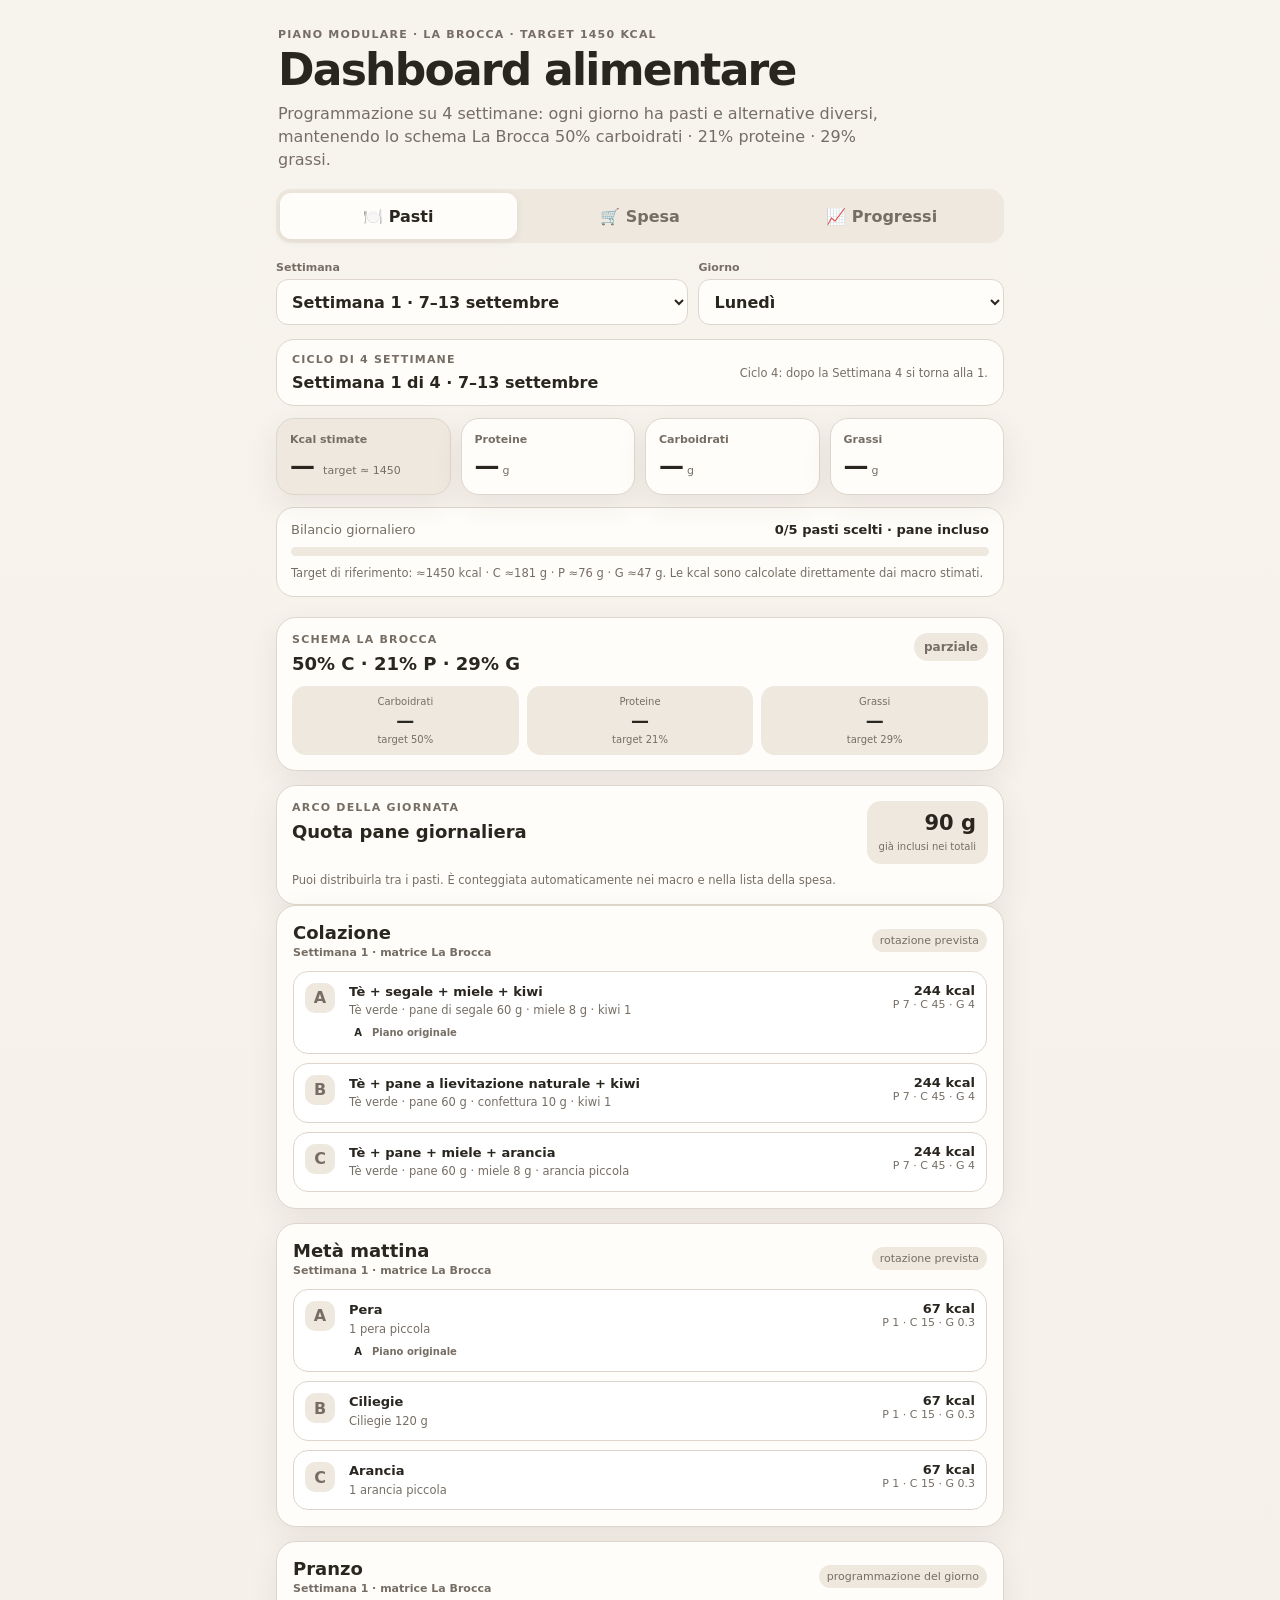
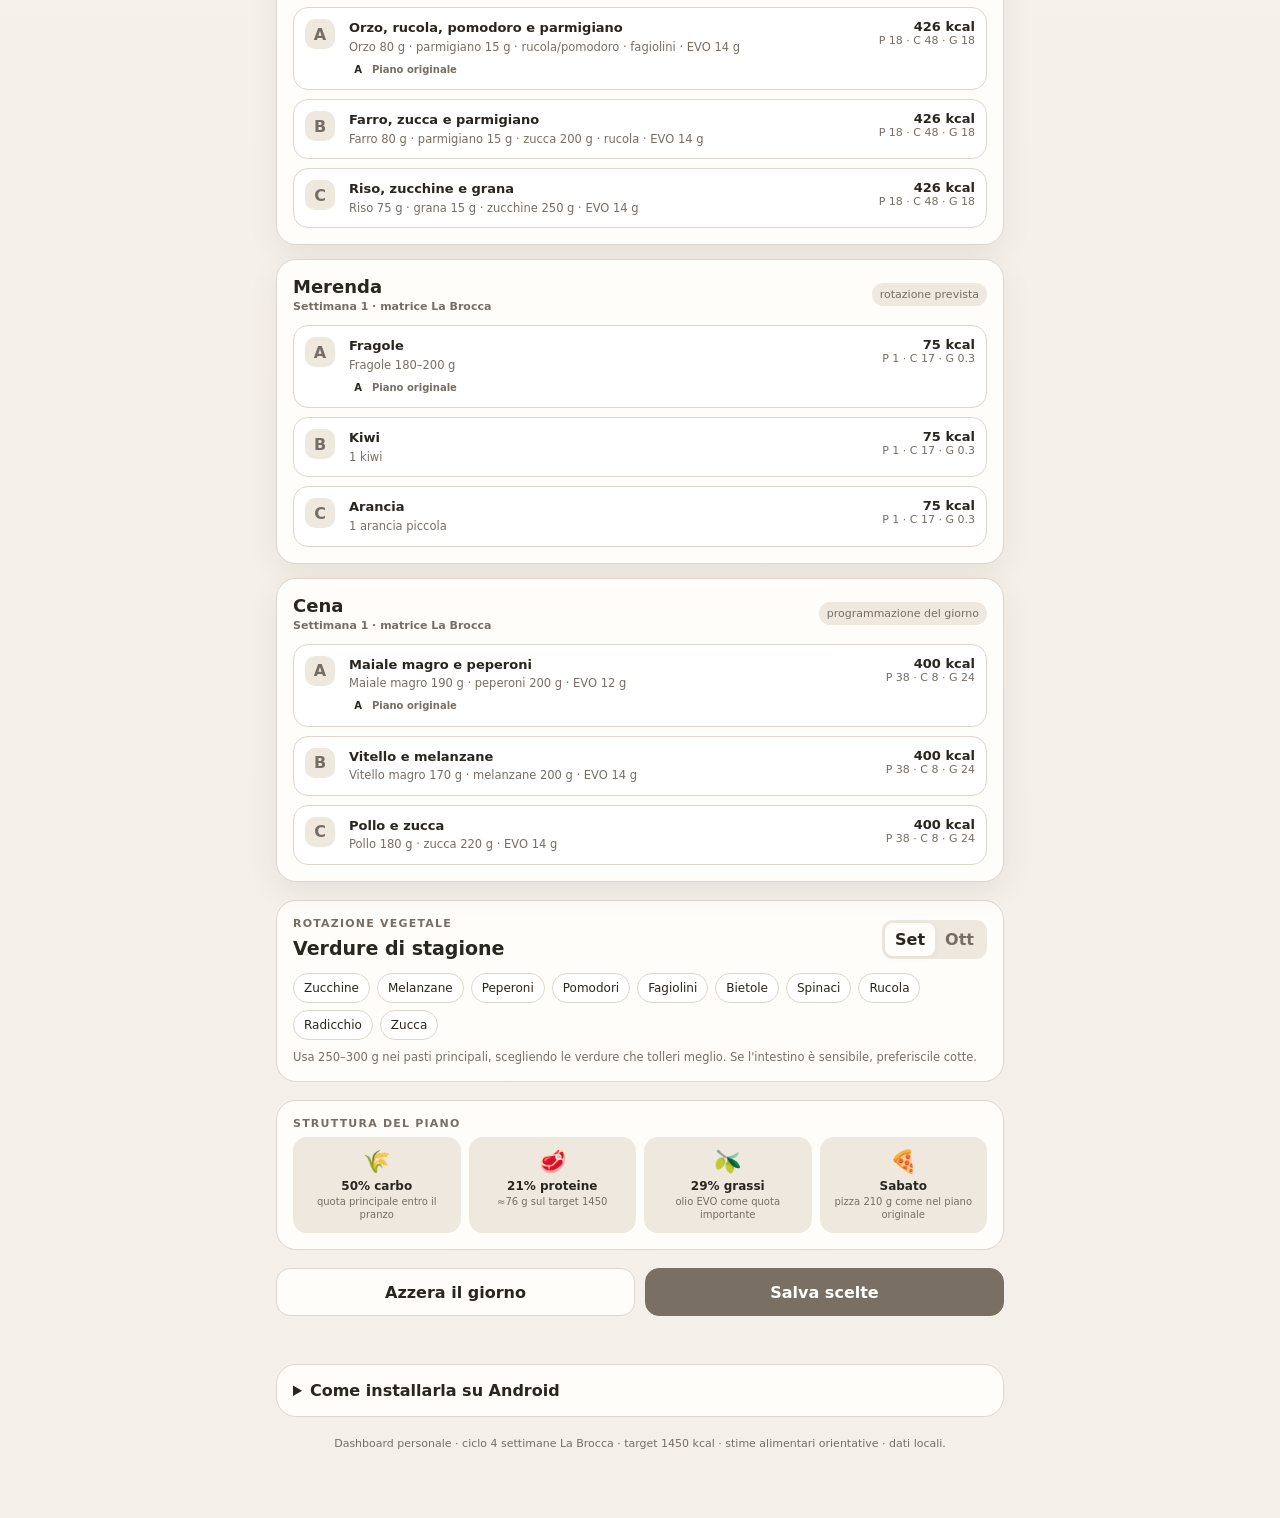
==== index.html @ d41daf29 "Add files via upload" ====
<!doctype html>
<html lang="it">
<head>
  <meta charset="utf-8" />
  <meta name="viewport" content="width=device-width, initial-scale=1, viewport-fit=cover" />
  <meta name="theme-color" content="#7a6f63" />
  <meta name="description" content="Dashboard alimentare 1450 kcal con schema macro La Brocca 50/21/29, spesa dinamica e tracking corporeo." />
  <link rel="manifest" href="manifest.webmanifest" />
  <link rel="icon" href="icons/icon-192.png" />
  <link rel="apple-touch-icon" href="icons/icon-192.png" />
  <link rel="stylesheet" href="styles.css" />
  <title>Dashboard alimentare La Brocca 1450</title>
</head>
<body>
  <main class="app-shell">
    <header class="hero">
      <div>
        <p class="eyebrow">PIANO MODULARE · LA BROCCA · TARGET 1450 KCAL</p>
        <h1>Dashboard alimentare</h1>
        <p class="subtitle">Programmazione su 4 settimane: ogni giorno ha pasti e alternative diversi, mantenendo lo schema La Brocca 50% carboidrati · 21% proteine · 29% grassi.</p>
      </div>
    </header>

    <nav class="app-tabs" aria-label="Sezioni dell'app">
      <button type="button" class="tab-btn active" data-tab="meals">🍽️ Pasti</button>
      <button type="button" class="tab-btn" data-tab="shopping">🛒 Spesa</button>
      <button type="button" class="tab-btn" data-tab="progress">📈 Progressi</button>
    </nav>

    <section id="mealsPanel" class="tab-panel">
      <div class="schedule-selectors">
        <label class="schedule-field" for="weekSelect"><span>Settimana</span>
          <select id="weekSelect" aria-label="Seleziona la settimana">
            <option value="1">Settimana 1 · 7–13 settembre</option>
            <option value="2">Settimana 2 · 14–20 settembre</option>
            <option value="3">Settimana 3 · 21–27 settembre</option>
            <option value="4">Settimana 4 · 28 settembre–4 ottobre</option>
          </select>
        </label>
        <label class="schedule-field" for="daySelect"><span>Giorno</span>
          <select id="daySelect" aria-label="Seleziona il giorno">
            <option value="lun">Lunedì</option><option value="mar">Martedì</option><option value="mer">Mercoledì</option>
            <option value="gio">Giovedì</option><option value="ven">Venerdì</option><option value="sab">Sabato</option><option value="dom">Domenica</option>
          </select>
        </label>
      </div>
      <section class="cycle-panel">
        <div><p class="eyebrow">CICLO DI 4 SETTIMANE</p><strong id="cycleLabel">Settimana 1 di 4</strong></div>
        <p id="cycleNote" class="micro">Dal 5 ottobre il ciclo riparte automaticamente dalla Settimana 1.</p>
      </section>

      <section class="summary-grid" aria-label="Riepilogo nutrizionale">
        <article class="summary-card calories">
          <span class="label">Kcal stimate</span>
          <strong id="kcalTotal">—</strong>
          <span class="target">target ≈ 1450</span>
        </article>
        <article class="summary-card"><span class="label">Proteine</span><strong id="proteinTotal">—</strong><span class="target">g</span></article>
        <article class="summary-card"><span class="label">Carboidrati</span><strong id="carbTotal">—</strong><span class="target">g</span></article>
        <article class="summary-card"><span class="label">Grassi</span><strong id="fatTotal">—</strong><span class="target">g</span></article>
      </section>

      <section class="progress-panel" aria-label="Scostamento dal target calorico">
        <div class="progress-copy"><span>Bilancio giornaliero</span><strong id="statusText">Seleziona le alternative</strong></div>
        <div class="progress-track"><div id="kcalProgress" class="progress-fill"></div></div>
        <p class="micro">Target di riferimento: ≈1450 kcal · C ≈181 g · P ≈76 g · G ≈47 g. Le kcal sono calcolate direttamente dai macro stimati.</p>
      </section>

      <section class="macro-ratio-panel" aria-label="Schema macro La Brocca">
        <div class="ratio-head">
          <div><p class="eyebrow">SCHEMA LA BROCCA</p><h2>50% C · 21% P · 29% G</h2></div>
          <strong id="ratioStatus">—</strong>
        </div>
        <div class="ratio-grid">
          <div><span>Carboidrati</span><strong id="carbPct">—</strong><small>target 50%</small></div>
          <div><span>Proteine</span><strong id="proteinPct">—</strong><small>target 21%</small></div>
          <div><span>Grassi</span><strong id="fatPct">—</strong><small>target 29%</small></div>
        </div>
      </section>

      <section class="bread-panel" aria-label="Quota pane giornaliera">
        <div><p class="eyebrow">ARCO DELLA GIORNATA</p><h2>Quota pane giornaliera</h2></div>
        <div class="bread-value"><strong id="breadQty">70 g</strong><span>già inclusi nei totali</span></div>
        <p class="micro">Puoi distribuirla tra i pasti. È conteggiata automaticamente nei macro e nella lista della spesa.</p>
      </section>

      <section id="weekendNotice" class="weekend-notice" hidden></section>
      <section class="meal-list" id="mealList" aria-live="polite"></section>

      <section class="season-panel">
        <div class="section-head">
          <div><p class="eyebrow">ROTAZIONE VEGETALE</p><h2>Verdure di stagione</h2></div>
          <div class="segmented" role="group" aria-label="Mese stagionalità">
            <button type="button" class="seg-btn active" data-season="settembre">Set</button>
            <button type="button" class="seg-btn" data-season="ottobre">Ott</button>
          </div>
        </div>
        <div id="vegChips" class="veg-chips"></div>
        <p class="micro">Usa 250–300 g nei pasti principali, scegliendo le verdure che tolleri meglio. Se l'intestino è sensibile, preferiscile cotte.</p>
      </section>

      <section class="rules-panel">
        <p class="eyebrow">STRUTTURA DEL PIANO</p>
        <div class="rules-grid">
          <div><span>🌾</span><strong>50% carbo</strong><small>quota principale entro il pranzo</small></div>
          <div><span>🥩</span><strong>21% proteine</strong><small>≈76 g sul target 1450</small></div>
          <div><span>🫒</span><strong>29% grassi</strong><small>olio EVO come quota importante</small></div>
          <div><span>🍕</span><strong>Sabato</strong><small>pizza 210 g come nel piano originale</small></div>
        </div>
      </section>

      <section class="actions">
        <button id="resetDay" type="button" class="secondary-btn">Azzera il giorno</button>
        <button id="saveDay" type="button" class="primary-btn">Salva scelte</button>
      </section>
      <p id="saveMessage" class="save-message" role="status" aria-live="polite"></p>
    </section>

    <section id="progressPanel" class="tab-panel" hidden>
      <section class="progress-summary" aria-label="Riepilogo progressi corporei">
        <article class="progress-stat featured"><span>Ultimo peso</span><strong id="latestWeight">—</strong></article>
        <article class="progress-stat"><span>Variazione</span><strong id="weightDelta">—</strong><small>dal primo dato</small></article>
        <article class="progress-stat"><span>Ultima rilevazione</span><strong id="latestMeasureDate">—</strong></article>
        <article class="progress-stat"><span>Rilevazioni</span><strong id="measureCount">0</strong></article>
      </section>

      <section class="measure-panel">
        <div class="section-head"><div><p class="eyebrow">NUOVA RILEVAZIONE</p><h2>Peso e misure</h2></div></div>
        <form id="measureForm" class="measure-form">
          <label class="field wide"><span>Data</span><input id="measureDate" name="measureDate" type="date" required /></label>
          <label class="field"><span>Peso (kg)</span><input name="weight" type="number" inputmode="decimal" step="0.1" min="20" max="400" placeholder="es. 68,5" /></label>
          <label class="field"><span>Vita (cm)</span><input name="waist" type="number" inputmode="decimal" step="0.1" min="30" max="250" /></label>
          <label class="field"><span>Addome (cm)</span><input name="abdomen" type="number" inputmode="decimal" step="0.1" min="30" max="250" /></label>
          <label class="field"><span>Fianchi (cm)</span><input name="hips" type="number" inputmode="decimal" step="0.1" min="30" max="250" /></label>
          <label class="field"><span>Coscia (cm)</span><input name="thigh" type="number" inputmode="decimal" step="0.1" min="20" max="150" /></label>
          <label class="field"><span>Braccio (cm)</span><input name="arm" type="number" inputmode="decimal" step="0.1" min="10" max="100" /></label>
          <label class="field"><span>Torace (cm)</span><input name="chest" type="number" inputmode="decimal" step="0.1" min="30" max="250" /></label>
          <button type="submit" class="primary-btn save-measure">Salva rilevazione</button>
        </form>
        <p id="measureStatus" class="save-message left" role="status" aria-live="polite"></p>
        <p class="micro">Puoi lasciare vuoti i campi che non vuoi misurare. Per confronti utili, prendi le circonferenze sempre nello stesso punto e in condizioni simili.</p>
      </section>

      <section class="chart-panel">
        <div class="section-head chart-head">
          <div><p class="eyebrow">ANDAMENTO</p><h2 id="chartCaption">Andamento peso (kg)</h2></div>
          <label class="metric-picker"><span class="sr-only">Metrica grafico</span><select id="metricSelect">
            <option value="weight">Peso</option><option value="waist">Vita</option><option value="abdomen">Addome</option><option value="hips">Fianchi</option><option value="thigh">Coscia</option><option value="arm">Braccio</option><option value="chest">Torace</option>
          </select></label>
        </div>
        <svg id="progressChart" class="progress-chart" viewBox="0 0 640 230" role="img" aria-label="Grafico andamento delle misure"></svg>
      </section>

      <section class="history-panel">
        <div class="section-head"><div><p class="eyebrow">STORICO</p><h2>Rilevazioni</h2></div></div>
        <p id="historyEmpty" class="empty-state">Nessuna rilevazione ancora salvata.</p>
        <div class="history-scroll">
          <table class="history-table">
            <thead><tr><th>Data</th><th>kg</th><th>Vita</th><th>Addome</th><th>Fianchi</th><th>Coscia</th><th>Braccio</th><th>Torace</th><th></th></tr></thead>
            <tbody id="historyBody"></tbody>
          </table>
        </div>
      </section>
    </section>

    <section id="shoppingPanel" class="tab-panel" hidden>
      <section class="shopping-hero">
        <div>
          <p class="eyebrow">LISTA DELLA SPESA DINAMICA</p>
          <h2>La spesa segue le tue scelte</h2>
          <p class="micro">La spesa usa la settimana selezionata e le alternative A/B/C scelte in ciascun giorno.</p>
        </div>
        <div class="shopping-count"><strong id="shoppingCoverage">0/33</strong><span id="shoppingWeekLabel">settimana selezionata</span></div>
      </section>

      <section class="shopping-config">
        <label class="field">
          <span>Pasto libero della domenica</span>
          <select id="freeMealSelect">
            <option value="lunch">Pranzo</option>
            <option value="dinner">Cena</option>
          </select>
        </label>
        <p class="micro">Il sabato sera viene conteggiata automaticamente una pizza margherita da 210 g al posto della cena standard. La domenica viene escluso dalla spesa il pasto libero scelto qui.</p>
      </section>

      <section id="shoppingIncomplete" class="shopping-incomplete" hidden>
        <strong>Lista parziale</strong>
        <p id="shoppingIncompleteText"></p>
      </section>

      <section class="shopping-actions">
        <button id="clearPurchased" type="button" class="secondary-btn">Deseleziona acquistati</button>
      </section>

      <section id="shoppingList" class="shopping-list" aria-live="polite"></section>

      <section class="season-panel">
        <p class="eyebrow">VERDURE</p>
        <h2>Come usare “verdure stagionali miste”</h2>
        <div class="veg-chips">
          <span class="veg-chip">Zucchine</span><span class="veg-chip">Melanzane</span><span class="veg-chip">Peperoni</span>
          <span class="veg-chip">Fagiolini</span><span class="veg-chip">Bietole</span><span class="veg-chip">Spinaci</span>
          <span class="veg-chip">Rucola</span><span class="veg-chip">Radicchio</span><span class="veg-chip">Zucca</span><span class="veg-chip">Finocchi</span>
        </div>
        <p class="micro">La quantità totale viene calcolata dai pasti selezionati; puoi distribuirla tra queste verdure in base a stagione e tolleranza.</p>
      </section>
    </section>

    <details class="info-panel">
      <summary>Come installarla su Android</summary>
      <ol>
        <li>Pubblica questa cartella su un hosting HTTPS, per esempio GitHub Pages o Netlify.</li>
        <li>Apri il link con Chrome su Android.</li>
        <li>Menu ⋮ → <strong>Installa app</strong> oppure <strong>Aggiungi a schermata Home</strong>.</li>
        <li>Le scelte dei pasti, la lista della spesa e le misure vengono salvate localmente sul dispositivo.</li>
      </ol>
    </details>

    <footer>Dashboard personale · ciclo 4 settimane La Brocca · target 1450 kcal · stime alimentari orientative · dati locali.</footer>
  </main>
  <script src="app.js"></script>
</body>
</html>
---- styles.css ----
:root{
  --bg:#f6f2ec;--surface:#fffdf9;--surface2:#eee8df;--text:#29251f;--muted:#766e65;--line:#ded6cc;
  --accent:#7a6f63;--accent2:#a8927d;--green:#5f7966;--amber:#a56f33;--danger:#9a574f;--shadow:0 10px 30px rgba(58,47,36,.08)
}
*{box-sizing:border-box} html{background:var(--bg);color:var(--text);font-family:Inter,ui-sans-serif,system-ui,-apple-system,BlinkMacSystemFont,"Segoe UI",sans-serif}
body{margin:0;background:linear-gradient(180deg,#f7f3ed 0,#f4efe8 100%);min-height:100%;padding:0 0 34px}button,select,input{font:inherit}
button:focus-visible,select:focus-visible,input:focus-visible{outline:3px solid rgba(122,111,99,.28);outline-offset:2px}.app-shell{width:min(760px,100%);margin:0 auto;padding:18px 16px 34px}
.hero{padding:10px 2px 14px}.eyebrow{font-size:11px;letter-spacing:.11em;font-weight:800;color:var(--muted);margin:0 0 7px;text-transform:uppercase}.hero h1{font-size:clamp(29px,7vw,44px);line-height:1.02;margin:0;letter-spacing:-.04em}.subtitle{color:var(--muted);margin:9px 0 0;max-width:600px;line-height:1.45}
.app-tabs{display:grid;grid-template-columns:repeat(3,1fr);gap:5px;background:var(--surface2);padding:4px;border-radius:15px;margin:4px 0 18px}.tab-btn{border:0;background:transparent;color:var(--muted);min-height:46px;border-radius:11px;font-weight:800}.tab-btn.active{background:var(--surface);color:var(--text);box-shadow:0 2px 8px rgba(58,47,36,.08)}
.date-row{min-width:128px}.date-row label{display:block;font-size:12px;font-weight:700;color:var(--muted);margin-bottom:6px}.date-row select{width:100%;border:1px solid var(--line);background:var(--surface);color:var(--text);border-radius:12px;padding:11px 12px;min-height:44px}.top-day{width:170px;margin:0 0 12px auto}
.summary-grid{display:grid;grid-template-columns:repeat(4,1fr);gap:10px}.summary-card{background:var(--surface);border:1px solid var(--line);border-radius:18px;padding:14px 13px;box-shadow:var(--shadow);min-width:0}.summary-card.calories{background:#efe8de}.summary-card .label{display:block;font-size:11px;color:var(--muted);font-weight:700}.summary-card strong{display:inline-block;font-size:25px;margin-top:5px;letter-spacing:-.04em}.summary-card .target{font-size:11px;color:var(--muted);margin-left:4px}
.progress-panel{margin:12px 0 20px;background:var(--surface);border:1px solid var(--line);border-radius:18px;padding:14px}.progress-copy{display:flex;justify-content:space-between;gap:14px;font-size:13px}.progress-copy span{color:var(--muted)}.progress-track{height:9px;background:var(--surface2);border-radius:99px;margin-top:10px;overflow:hidden}.progress-fill{width:0;height:100%;background:var(--green);border-radius:99px;transition:width .25s ease,background .25s ease}.micro{font-size:11.5px;line-height:1.45;color:var(--muted);margin:9px 0 0}
.weekend-notice{margin:0 0 18px;border-radius:16px;padding:13px 14px;background:#f3eadf;border:1px solid #e3d2bd;font-size:13px;line-height:1.45}.meal-list{display:grid;gap:14px}.meal-card{background:var(--surface);border:1px solid var(--line);border-radius:20px;padding:16px;box-shadow:var(--shadow)}.meal-title{display:flex;justify-content:space-between;align-items:center;gap:12px;margin-bottom:12px}.meal-title h2{font-size:18px;margin:0}.meal-target{font-size:11px;color:var(--muted);background:var(--surface2);padding:5px 8px;border-radius:99px;white-space:nowrap}.option-list{display:grid;gap:9px}.meal-option{display:block;position:relative}.meal-option input{position:absolute;opacity:0;pointer-events:none}.option-body{display:grid;grid-template-columns:34px 1fr auto;gap:10px;align-items:start;border:1px solid var(--line);border-radius:15px;padding:11px;background:#fff;transition:.15s ease}.option-letter{width:30px;height:30px;border-radius:10px;background:var(--surface2);display:grid;place-items:center;font-weight:800;color:var(--muted)}.option-text strong{display:block;font-size:13px;line-height:1.35}.option-text small{display:block;color:var(--muted);font-size:11.5px;line-height:1.35;margin-top:3px}.option-macro{text-align:right;font-size:11px;color:var(--muted);white-space:nowrap}.option-macro b{display:block;color:var(--text);font-size:13px}.meal-option input:checked+.option-body{border-color:var(--accent);background:#f4efe9;box-shadow:inset 0 0 0 1px var(--accent)}.meal-option input:checked+.option-body .option-letter{background:var(--accent);color:#fff}.meal-option input:focus-visible+.option-body{outline:3px solid rgba(122,111,99,.25);outline-offset:2px}
.season-panel,.rules-panel,.info-panel,.measure-panel,.chart-panel,.history-panel{margin-top:18px;background:var(--surface);border:1px solid var(--line);border-radius:20px;padding:16px}.section-head{display:flex;justify-content:space-between;gap:12px;align-items:end}.section-head h2{margin:0;font-size:19px}.segmented{display:flex;background:var(--surface2);padding:3px;border-radius:11px}.seg-btn{border:0;background:transparent;color:var(--muted);padding:7px 10px;border-radius:8px;font-weight:800;min-width:44px}.seg-btn.active{background:var(--surface);color:var(--text);box-shadow:0 1px 6px rgba(0,0,0,.06)}.veg-chips{display:flex;flex-wrap:wrap;gap:7px;margin-top:14px}.veg-chip{border:1px solid var(--line);background:#fff;border-radius:99px;padding:7px 10px;font-size:12px;color:var(--text)}
.rules-grid{display:grid;grid-template-columns:repeat(4,1fr);gap:8px}.rules-grid div{background:var(--surface2);border-radius:14px;padding:12px;text-align:center}.rules-grid span{display:block;font-size:22px}.rules-grid strong{display:block;font-size:12px;margin-top:5px}.rules-grid small{display:block;color:var(--muted);font-size:10px;margin-top:2px;line-height:1.3}.actions{display:flex;gap:10px;margin-top:18px}.actions button,.primary-btn,.secondary-btn{min-height:48px;border-radius:14px;font-weight:800;border:1px solid var(--line)}.actions button{flex:1}.primary-btn{background:var(--accent);color:white;border-color:var(--accent)!important}.secondary-btn{background:var(--surface);color:var(--text)}.save-message{text-align:center;min-height:18px;color:var(--green);font-size:12px;font-weight:700}.save-message.left{text-align:left;margin:10px 0 0}.info-panel summary{font-weight:800;cursor:pointer}.info-panel ol{padding-left:20px;color:var(--muted);font-size:13px;line-height:1.55}footer{text-align:center;color:var(--muted);font-size:11px;margin-top:20px}
.progress-summary{display:grid;grid-template-columns:repeat(4,1fr);gap:10px}.progress-stat{background:var(--surface);border:1px solid var(--line);border-radius:17px;padding:13px;min-width:0}.progress-stat.featured{background:#efe8de}.progress-stat span{display:block;color:var(--muted);font-size:11px;font-weight:700}.progress-stat strong{display:block;font-size:19px;margin-top:5px;letter-spacing:-.02em;overflow-wrap:anywhere}.progress-stat small{display:block;color:var(--muted);font-size:10px;margin-top:2px}
.measure-form{display:grid;grid-template-columns:repeat(2,1fr);gap:11px;margin-top:15px}.field{display:block;min-width:0}.field.wide{grid-column:1/-1}.field span{display:block;font-size:12px;font-weight:700;color:var(--muted);margin-bottom:6px}.field input,.metric-picker select{width:100%;min-height:46px;border:1px solid var(--line);border-radius:12px;background:#fff;color:var(--text);padding:10px 11px;font-size:16px}.save-measure{grid-column:1/-1;width:100%;margin-top:2px}.metric-picker{min-width:120px}.progress-chart{display:block;width:100%;height:auto;min-height:180px;margin-top:12px;background:#fff;border-radius:14px;border:1px solid var(--line)}.chart-grid{stroke:var(--line);stroke-width:1}.chart-label{fill:var(--muted);font-size:11px}.chart-line{fill:none;stroke:var(--accent);stroke-width:3;stroke-linecap:round;stroke-linejoin:round}.chart-dot{fill:var(--surface);stroke:var(--accent);stroke-width:3}.chart-empty{fill:var(--muted);font-size:13px}.history-scroll{overflow-x:auto;margin-top:12px;border:1px solid var(--line);border-radius:14px}.history-table{width:100%;border-collapse:collapse;min-width:720px;background:#fff;font-size:12px}.history-table th,.history-table td{padding:10px 9px;border-bottom:1px solid var(--line);text-align:right;white-space:nowrap}.history-table th:first-child,.history-table td:first-child{text-align:left}.history-table th{background:var(--surface2);font-size:10px;color:var(--muted);text-transform:uppercase;letter-spacing:.05em}.history-table tr:last-child td{border-bottom:0}.delete-row{width:32px;height:32px;border:1px solid var(--line);border-radius:9px;background:var(--surface);color:var(--danger);font-size:18px;line-height:1}.empty-state{color:var(--muted);font-size:13px;background:var(--surface2);border-radius:13px;padding:14px;margin:12px 0 0}.sr-only{position:absolute;width:1px;height:1px;padding:0;margin:-1px;overflow:hidden;clip:rect(0,0,0,0);white-space:nowrap;border:0}
@media (max-width:620px){.summary-grid,.progress-summary{grid-template-columns:repeat(2,1fr)}.rules-grid{grid-template-columns:repeat(2,1fr)}.option-body{grid-template-columns:32px 1fr}.option-macro{grid-column:2;text-align:left;display:flex;gap:8px}.option-macro b{display:inline}.section-head{align-items:center}.chart-head{align-items:flex-end}.actions{position:sticky;bottom:8px;z-index:3;background:rgba(246,242,236,.92);padding:8px;border-radius:16px;backdrop-filter:blur(8px)}.top-day{width:100%;margin:0 0 12px}.measure-form{grid-template-columns:1fr 1fr}}
@media (max-width:390px){.measure-form{grid-template-columns:1fr}.field.wide,.save-measure{grid-column:1}.progress-copy{display:block}.progress-copy strong{display:block;margin-top:3px}.chart-head{display:block}.metric-picker{display:block;margin-top:10px}.summary-card strong{font-size:22px}}
@media (prefers-reduced-motion:reduce){*{scroll-behavior:auto!important;transition:none!important}}

.shopping-hero{display:flex;justify-content:space-between;align-items:flex-start;gap:16px;background:var(--surface);border:1px solid var(--line);border-radius:20px;padding:16px;box-shadow:var(--shadow)}
.shopping-hero h2{margin:0;font-size:21px}.shopping-count{min-width:104px;text-align:center;background:#efe8de;border-radius:15px;padding:12px}
.shopping-count strong{display:block;font-size:24px;letter-spacing:-.04em}.shopping-count span{display:block;font-size:10px;color:var(--muted);margin-top:2px}
.shopping-config{margin-top:14px;background:var(--surface);border:1px solid var(--line);border-radius:18px;padding:14px}
.shopping-config select{width:100%;min-height:46px;border:1px solid var(--line);border-radius:12px;background:#fff;color:var(--text);padding:10px 11px;font-size:16px}
.shopping-incomplete{margin-top:14px;padding:13px 14px;border-radius:16px;background:#f3eadf;border:1px solid #e3d2bd}.shopping-incomplete strong{font-size:13px}.shopping-incomplete p{margin:4px 0 0;font-size:12px;line-height:1.45;color:var(--muted)}
.shopping-actions{display:flex;justify-content:flex-end;margin-top:14px}.shopping-actions button{padding:0 14px}.shopping-list{display:grid;gap:14px;margin-top:14px}
.shopping-category{background:var(--surface);border:1px solid var(--line);border-radius:20px;padding:15px;box-shadow:var(--shadow)}.shopping-category-head{display:flex;align-items:center;justify-content:space-between;gap:10px;margin-bottom:8px}.shopping-category-head h3{margin:0;font-size:16px}.shopping-category-head span{font-size:11px;color:var(--muted);background:var(--surface2);padding:5px 8px;border-radius:99px}
.shopping-items{display:grid}.shopping-item{display:grid;grid-template-columns:28px 1fr auto;gap:9px;align-items:center;min-height:48px;border-top:1px solid var(--line);padding:8px 0}.shopping-item:first-child{border-top:0}.shopping-item input{width:20px;height:20px;accent-color:var(--accent)}.shopping-item label{font-size:13px;line-height:1.3;cursor:pointer}.shopping-item .qty{font-size:12px;font-weight:800;white-space:nowrap}.shopping-item.bought label,.shopping-item.bought .qty{text-decoration:line-through;color:var(--muted)}
.shopping-empty{background:var(--surface);border:1px dashed var(--line);border-radius:18px;padding:18px;text-align:center;color:var(--muted);font-size:13px}
@media (max-width:480px){.shopping-hero{display:block}.shopping-count{margin-top:12px;width:100%}.app-tabs{grid-template-columns:repeat(3,1fr)}.tab-btn{font-size:12px;padding:0 4px}}


.macro-ratio-panel,.bread-panel{margin-top:14px;background:var(--surface);border:1px solid var(--line);border-radius:20px;padding:15px;box-shadow:var(--shadow)}
.ratio-head{display:flex;align-items:flex-start;justify-content:space-between;gap:12px}.ratio-head h2,.bread-panel h2{margin:0;font-size:18px}
.ratio-head>strong{font-size:12px;background:var(--surface2);border-radius:999px;padding:7px 10px;color:var(--muted)}
.ratio-grid{display:grid;grid-template-columns:repeat(3,1fr);gap:8px;margin-top:12px}.ratio-grid>div{background:var(--surface2);border-radius:14px;padding:10px;text-align:center}
.ratio-grid span,.ratio-grid small{display:block;color:var(--muted);font-size:10px}.ratio-grid strong{display:block;font-size:18px;margin:3px 0}
.bread-panel{display:grid;grid-template-columns:1fr auto;gap:8px 14px;align-items:start}.bread-panel .micro{grid-column:1/-1;margin:0}
.bread-value{text-align:right;background:var(--surface2);border-radius:14px;padding:10px 12px}.bread-value strong{display:block;font-size:21px}.bread-value span{font-size:10px;color:var(--muted)}
.fixed-meal{background:var(--surface);border:1px solid var(--line);border-radius:18px;padding:14px}.fixed-meal .option-body{display:grid;grid-template-columns:36px 1fr auto;gap:10px;align-items:center}
.fixed-meal .option-letter{display:grid;place-items:center;width:34px;height:34px;border-radius:10px;background:var(--surface2);font-weight:900}
@media (max-width:520px){.ratio-grid{grid-template-columns:1fr 1fr 1fr}.bread-panel{grid-template-columns:1fr}.bread-value{text-align:left}.bread-panel .micro{grid-column:auto}.fixed-meal .option-body{grid-template-columns:36px 1fr}.fixed-meal .option-macro{grid-column:2;text-align:left}}


.schedule-selectors{display:grid;grid-template-columns:1.35fr 1fr;gap:10px;margin:14px 0}
.schedule-field{display:grid;gap:5px;font-size:11px;font-weight:800;color:var(--muted)}
.schedule-field select{width:100%;min-height:46px;border:1px solid var(--line);border-radius:12px;background:var(--surface);color:var(--text);padding:9px 11px;font-size:16px}
.cycle-panel{display:flex;align-items:center;justify-content:space-between;gap:14px;background:var(--surface);border:1px solid var(--line);border-radius:18px;padding:13px 15px;margin-bottom:12px}
.cycle-panel strong{font-size:16px}.cycle-panel .micro{margin:0;max-width:52%;text-align:right}
.source-badge{display:inline-flex;align-items:center;gap:5px;margin-top:5px;font-size:10px;font-weight:800;color:var(--muted)}
.source-badge::before{content:"A";display:grid;place-items:center;width:18px;height:18px;border-radius:999px;background:var(--accent-bg);color:var(--text)}
.week-theme{font-size:11px;color:var(--muted);font-weight:700;margin-top:3px}
@media(max-width:560px){.schedule-selectors{grid-template-columns:1fr}.cycle-panel{display:block}.cycle-panel .micro{max-width:none;text-align:left;margin-top:5px}}
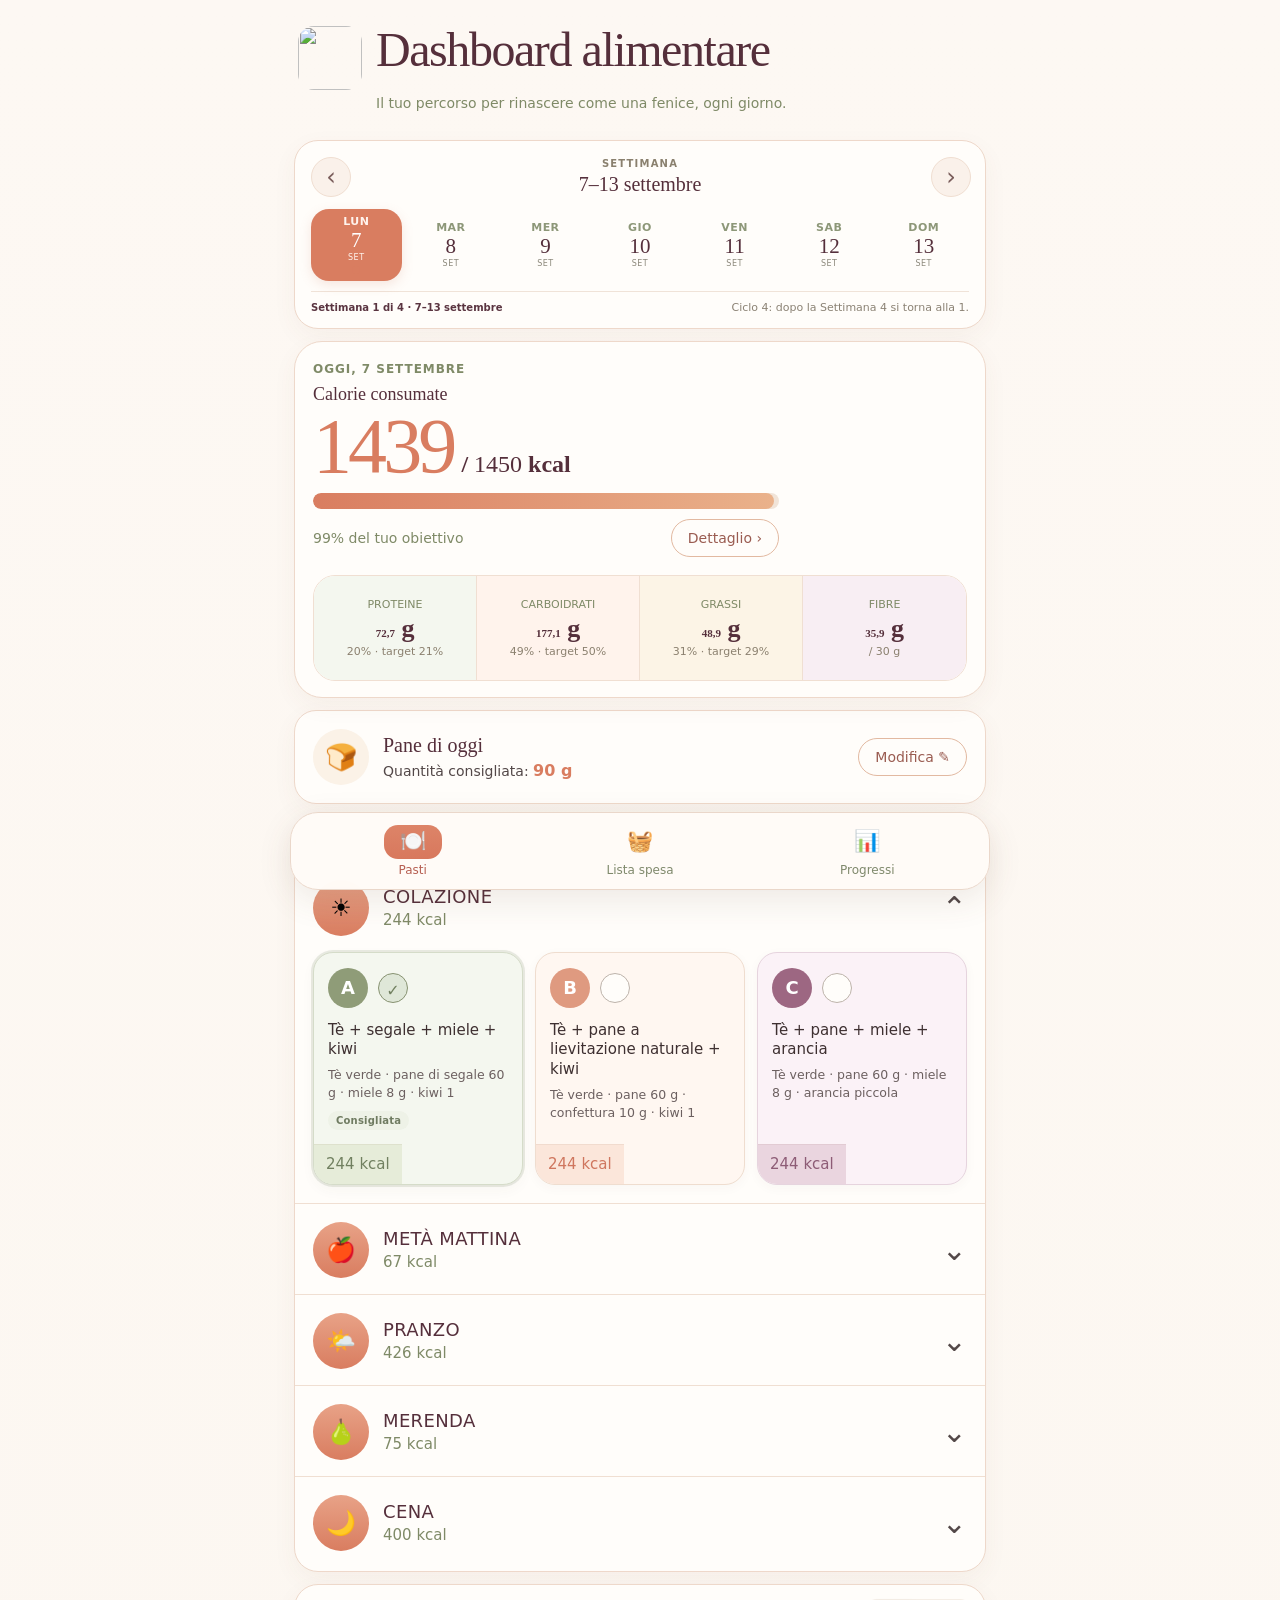
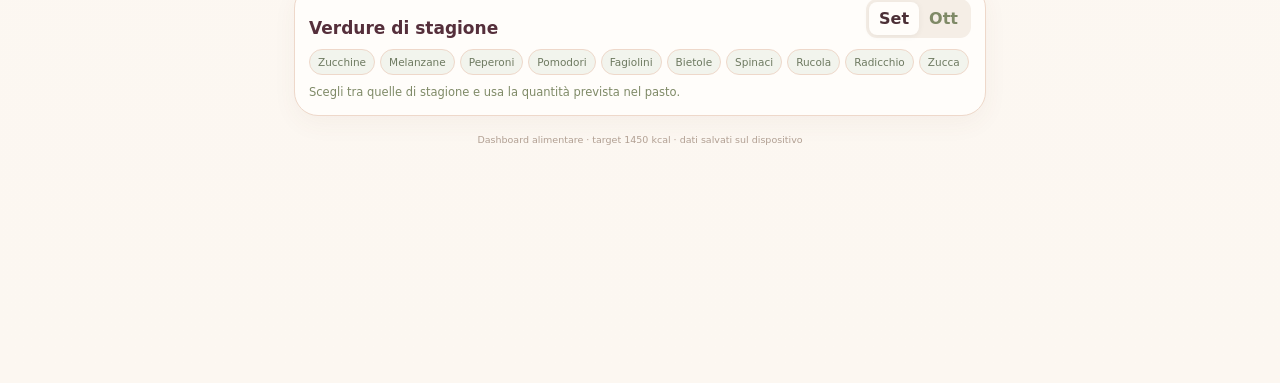
==== commit 1829d675: "Add files via upload" ====
--- a/index.html
+++ b/index.html
@@ -4,112 +4,134 @@
   <meta charset="utf-8" />
   <meta name="viewport" content="width=device-width, initial-scale=1, viewport-fit=cover" />
   <meta name="theme-color" content="#7a6f63" />
-  <meta name="description" content="Dashboard alimentare 1450 kcal con schema macro La Brocca 50/21/29, spesa dinamica e tracking corporeo." />
+  <meta name="description" content="Dashboard alimentare con programmazione su 4 settimane, lista della spesa dinamica e tracking dei progressi." />
   <link rel="manifest" href="manifest.webmanifest" />
   <link rel="icon" href="icons/icon-192.png" />
   <link rel="apple-touch-icon" href="icons/icon-192.png" />
   <link rel="stylesheet" href="styles.css" />
-  <title>Dashboard alimentare La Brocca 1450</title>
+  <title>Dashboard alimentare</title>
 </head>
 <body>
   <main class="app-shell">
     <header class="hero">
       <div>
-        <p class="eyebrow">PIANO MODULARE · LA BROCCA · TARGET 1450 KCAL</p>
+          <div class="brand-row"><img src="icons/icon-192.png" alt="" class="brand-icon">
         <h1>Dashboard alimentare</h1>
-        <p class="subtitle">Programmazione su 4 settimane: ogni giorno ha pasti e alternative diversi, mantenendo lo schema La Brocca 50% carboidrati · 21% proteine · 29% grassi.</p>
+        <p class="subtitle">Il tuo percorso per rinascere come una fenice, ogni giorno.</p></div>
       </div>
     </header>
-
-    <nav class="app-tabs" aria-label="Sezioni dell'app">
-      <button type="button" class="tab-btn active" data-tab="meals">🍽️ Pasti</button>
-      <button type="button" class="tab-btn" data-tab="shopping">🛒 Spesa</button>
-      <button type="button" class="tab-btn" data-tab="progress">📈 Progressi</button>
-    </nav>
-
-    <section id="mealsPanel" class="tab-panel">
-      <div class="schedule-selectors">
-        <label class="schedule-field" for="weekSelect"><span>Settimana</span>
-          <select id="weekSelect" aria-label="Seleziona la settimana">
-            <option value="1">Settimana 1 · 7–13 settembre</option>
-            <option value="2">Settimana 2 · 14–20 settembre</option>
-            <option value="3">Settimana 3 · 21–27 settembre</option>
-            <option value="4">Settimana 4 · 28 settembre–4 ottobre</option>
+<section id="mealsPanel" class="tab-panel">
+      <section class="calendar-card" aria-label="Calendario settimanale">
+        <div class="calendar-head">
+          <button type="button" id="prevWeek" class="calendar-nav" aria-label="Settimana precedente">‹</button>
+          <div>
+            <span class="calendar-eyebrow">SETTIMANA</span>
+            <strong id="calendarRange">7–13 settembre</strong>
+          </div>
+          <button type="button" id="nextWeek" class="calendar-nav" aria-label="Settimana successiva">›</button>
+        </div>
+
+        <div id="calendarDays" class="calendar-days"></div>
+
+        <div class="calendar-meta">
+          <strong id="cycleLabel">Settimana 1 di 4 · 7–13 settembre</strong>
+          <span id="cycleNote">Dal 5 ottobre il ciclo riparte automaticamente dalla Settimana 1.</span>
+        </div>
+
+        <div class="logic-controls" aria-hidden="true">
+          <label for="weekSelect">Settimana</label>
+          <select id="weekSelect">
+            <option value="1">1 · 7–13 settembre</option>
+            <option value="2">2 · 14–20 settembre</option>
+            <option value="3">3 · 21–27 settembre</option>
+            <option value="4">4 · 28 settembre–4 ottobre</option>
           </select>
-        </label>
-        <label class="schedule-field" for="daySelect"><span>Giorno</span>
-          <select id="daySelect" aria-label="Seleziona il giorno">
+
+          <label for="daySelect">Giorno</label>
+          <select id="daySelect">
             <option value="lun">Lunedì</option><option value="mar">Martedì</option><option value="mer">Mercoledì</option>
             <option value="gio">Giovedì</option><option value="ven">Venerdì</option><option value="sab">Sabato</option><option value="dom">Domenica</option>
           </select>
-        </label>
-      </div>
-      <section class="cycle-panel">
-        <div><p class="eyebrow">CICLO DI 4 SETTIMANE</p><strong id="cycleLabel">Settimana 1 di 4</strong></div>
-        <p id="cycleNote" class="micro">Dal 5 ottobre il ciclo riparte automaticamente dalla Settimana 1.</p>
-      </section>
-
-      <section class="summary-grid" aria-label="Riepilogo nutrizionale">
-        <article class="summary-card calories">
-          <span class="label">Kcal stimate</span>
-          <strong id="kcalTotal">—</strong>
-          <span class="target">target ≈ 1450</span>
-        </article>
-        <article class="summary-card"><span class="label">Proteine</span><strong id="proteinTotal">—</strong><span class="target">g</span></article>
-        <article class="summary-card"><span class="label">Carboidrati</span><strong id="carbTotal">—</strong><span class="target">g</span></article>
-        <article class="summary-card"><span class="label">Grassi</span><strong id="fatTotal">—</strong><span class="target">g</span></article>
-      </section>
-
-      <section class="progress-panel" aria-label="Scostamento dal target calorico">
-        <div class="progress-copy"><span>Bilancio giornaliero</span><strong id="statusText">Seleziona le alternative</strong></div>
-        <div class="progress-track"><div id="kcalProgress" class="progress-fill"></div></div>
-        <p class="micro">Target di riferimento: ≈1450 kcal · C ≈181 g · P ≈76 g · G ≈47 g. Le kcal sono calcolate direttamente dai macro stimati.</p>
-      </section>
-
-      <section class="macro-ratio-panel" aria-label="Schema macro La Brocca">
-        <div class="ratio-head">
-          <div><p class="eyebrow">SCHEMA LA BROCCA</p><h2>50% C · 21% P · 29% G</h2></div>
-          <strong id="ratioStatus">—</strong>
-        </div>
-        <div class="ratio-grid">
-          <div><span>Carboidrati</span><strong id="carbPct">—</strong><small>target 50%</small></div>
-          <div><span>Proteine</span><strong id="proteinPct">—</strong><small>target 21%</small></div>
-          <div><span>Grassi</span><strong id="fatPct">—</strong><small>target 29%</small></div>
-        </div>
-      </section>
-
-      <section class="bread-panel" aria-label="Quota pane giornaliera">
-        <div><p class="eyebrow">ARCO DELLA GIORNATA</p><h2>Quota pane giornaliera</h2></div>
-        <div class="bread-value"><strong id="breadQty">70 g</strong><span>già inclusi nei totali</span></div>
-        <p class="micro">Puoi distribuirla tra i pasti. È conteggiata automaticamente nei macro e nella lista della spesa.</p>
+        </div>
+      </section>
+
+      <section class="today-card mockup-summary" aria-label="Riepilogo nutrizionale">
+        <div class="summary-heading">
+          <span class="today-label" id="dayTitle">OGGI</span>
+        </div>
+        <div class="summary-top">
+          <div class="summary-copy">
+            <div class="summary-kicker">Calorie consumate</div>
+            <div class="today-kcal">
+              <strong id="kcalTotal">—</strong>
+              <span>/ <b id="kcalTarget">1450</b> kcal</span>
+            </div>
+            <div class="progress-track hero-track"><div id="kcalProgress" class="progress-fill"></div></div>
+            <div class="summary-foot">
+              <span id="statusText">Seleziona le alternative</span>
+              <button type="button" id="detailBtn" class="outline-btn">Dettaglio ›</button>
+            </div>
+          </div>
+          <div class="summary-phoenix" aria-hidden="true"></div>
+        </div>
+
+        <div class="macro-grid macro-grid-4" id="macroBreakdown">
+          <div class="macro-item protein">
+            <span>Proteine</span>
+            <strong><span id="proteinTotal">—</span> g</strong>
+            <small><span id="proteinPct">—</span> · target 21%</small>
+          </div>
+          <div class="macro-item carbs">
+            <span>Carboidrati</span>
+            <strong><span id="carbTotal">—</span> g</strong>
+            <small><span id="carbPct">—</span> · target 50%</small>
+          </div>
+          <div class="macro-item fats">
+            <span>Grassi</span>
+            <strong><span id="fatTotal">—</span> g</strong>
+            <small><span id="fatPct">—</span> · target 29%</small>
+          </div>
+          <div class="macro-item fibers">
+            <span>Fibre</span>
+            <strong><span id="fiberTotal">—</span> g</strong>
+            <small>/ <span id="fiberTarget">30</span> g</small>
+          </div>
+        </div>
+      </section>
+
+      <section class="bread-card">
+        <div class="bread-icon" aria-hidden="true">🍞</div>
+        <div class="bread-copy">
+          <h3>Pane di oggi</h3>
+          <p>Quantità consigliata: <strong id="breadQty">70 g</strong></p>
+        </div>
+        <button type="button" id="breadModifyBtn" class="outline-btn">Modifica ✎</button>
       </section>
 
       <section id="weekendNotice" class="weekend-notice" hidden></section>
-      <section class="meal-list" id="mealList" aria-live="polite"></section>
+
+      <section class="meals-section">
+        <div class="meals-section-head">
+          <div>
+            <span class="section-mini">I TUOI PASTI</span>
+          </div>
+          <button type="button" id="toggleDayView" class="text-btn">Vedi giornata ›</button>
+        </div>
+        <section class="meal-list" id="mealList" aria-live="polite"></section>
+      </section>
 
       <section class="season-panel">
         <div class="section-head">
-          <div><p class="eyebrow">ROTAZIONE VEGETALE</p><h2>Verdure di stagione</h2></div>
+          <div><h2>Verdure di stagione</h2></div>
           <div class="segmented" role="group" aria-label="Mese stagionalità">
             <button type="button" class="seg-btn active" data-season="settembre">Set</button>
             <button type="button" class="seg-btn" data-season="ottobre">Ott</button>
           </div>
         </div>
         <div id="vegChips" class="veg-chips"></div>
-        <p class="micro">Usa 250–300 g nei pasti principali, scegliendo le verdure che tolleri meglio. Se l'intestino è sensibile, preferiscile cotte.</p>
-      </section>
-
-      <section class="rules-panel">
-        <p class="eyebrow">STRUTTURA DEL PIANO</p>
-        <div class="rules-grid">
-          <div><span>🌾</span><strong>50% carbo</strong><small>quota principale entro il pranzo</small></div>
-          <div><span>🥩</span><strong>21% proteine</strong><small>≈76 g sul target 1450</small></div>
-          <div><span>🫒</span><strong>29% grassi</strong><small>olio EVO come quota importante</small></div>
-          <div><span>🍕</span><strong>Sabato</strong><small>pizza 210 g come nel piano originale</small></div>
-        </div>
-      </section>
-
-      <section class="actions">
+        <p class="micro">Scegli tra quelle di stagione e usa la quantità prevista nel pasto.</p>
+      </section>
+<section class="actions">
         <button id="resetDay" type="button" class="secondary-btn">Azzera il giorno</button>
         <button id="saveDay" type="button" class="primary-btn">Salva scelte</button>
       </section>
@@ -125,7 +147,7 @@
       </section>
 
       <section class="measure-panel">
-        <div class="section-head"><div><p class="eyebrow">NUOVA RILEVAZIONE</p><h2>Peso e misure</h2></div></div>
+        <div class="section-head"><div><h2>Peso e misure</h2></div></div>
         <form id="measureForm" class="measure-form">
           <label class="field wide"><span>Data</span><input id="measureDate" name="measureDate" type="date" required /></label>
           <label class="field"><span>Peso (kg)</span><input name="weight" type="number" inputmode="decimal" step="0.1" min="20" max="400" placeholder="es. 68,5" /></label>
@@ -143,7 +165,7 @@
 
       <section class="chart-panel">
         <div class="section-head chart-head">
-          <div><p class="eyebrow">ANDAMENTO</p><h2 id="chartCaption">Andamento peso (kg)</h2></div>
+          <div><h2 id="chartCaption">Andamento peso (kg)</h2></div>
           <label class="metric-picker"><span class="sr-only">Metrica grafico</span><select id="metricSelect">
             <option value="weight">Peso</option><option value="waist">Vita</option><option value="abdomen">Addome</option><option value="hips">Fianchi</option><option value="thigh">Coscia</option><option value="arm">Braccio</option><option value="chest">Torace</option>
           </select></label>
@@ -152,7 +174,7 @@
       </section>
 
       <section class="history-panel">
-        <div class="section-head"><div><p class="eyebrow">STORICO</p><h2>Rilevazioni</h2></div></div>
+        <div class="section-head"><div><h2>Rilevazioni</h2></div></div>
         <p id="historyEmpty" class="empty-state">Nessuna rilevazione ancora salvata.</p>
         <div class="history-scroll">
           <table class="history-table">
@@ -166,9 +188,8 @@
     <section id="shoppingPanel" class="tab-panel" hidden>
       <section class="shopping-hero">
         <div>
-          <p class="eyebrow">LISTA DELLA SPESA DINAMICA</p>
-          <h2>La spesa segue le tue scelte</h2>
-          <p class="micro">La spesa usa la settimana selezionata e le alternative A/B/C scelte in ciascun giorno.</p>
+          <h2>Lista della spesa</h2>
+          <p class="micro">Si aggiorna automaticamente in base alle alternative scelte nella settimana selezionata.</p>
         </div>
         <div class="shopping-count"><strong id="shoppingCoverage">0/33</strong><span id="shoppingWeekLabel">settimana selezionata</span></div>
       </section>
@@ -196,7 +217,6 @@
       <section id="shoppingList" class="shopping-list" aria-live="polite"></section>
 
       <section class="season-panel">
-        <p class="eyebrow">VERDURE</p>
         <h2>Come usare “verdure stagionali miste”</h2>
         <div class="veg-chips">
           <span class="veg-chip">Zucchine</span><span class="veg-chip">Melanzane</span><span class="veg-chip">Peperoni</span>
@@ -206,18 +226,12 @@
         <p class="micro">La quantità totale viene calcolata dai pasti selezionati; puoi distribuirla tra queste verdure in base a stagione e tolleranza.</p>
       </section>
     </section>
-
-    <details class="info-panel">
-      <summary>Come installarla su Android</summary>
-      <ol>
-        <li>Pubblica questa cartella su un hosting HTTPS, per esempio GitHub Pages o Netlify.</li>
-        <li>Apri il link con Chrome su Android.</li>
-        <li>Menu ⋮ → <strong>Installa app</strong> oppure <strong>Aggiungi a schermata Home</strong>.</li>
-        <li>Le scelte dei pasti, la lista della spesa e le misure vengono salvate localmente sul dispositivo.</li>
-      </ol>
-    </details>
-
-    <footer>Dashboard personale · ciclo 4 settimane La Brocca · target 1450 kcal · stime alimentari orientative · dati locali.</footer>
+<nav class="section-nav" aria-label="Sezioni dell'app">
+      <button type="button" class="tab-btn active" data-tab="meals"><span class="tab-ico">🍽️</span><span class="tab-label">Pasti</span></button>
+      <button type="button" class="tab-btn" data-tab="shopping"><span class="tab-ico">🧺</span><span class="tab-label">Lista spesa</span></button>
+      <button type="button" class="tab-btn" data-tab="progress"><span class="tab-ico">📊</span><span class="tab-label">Progressi</span></button>
+    </nav>
+<footer>Dashboard alimentare · target 1450 kcal · dati salvati sul dispositivo</footer>
   </main>
   <script src="app.js"></script>
 </body>
--- a/styles.css
+++ b/styles.css
@@ -53,3 +53,1630 @@
 .source-badge::before{content:"A";display:grid;place-items:center;width:18px;height:18px;border-radius:999px;background:var(--accent-bg);color:var(--text)}
 .week-theme{font-size:11px;color:var(--muted);font-weight:700;margin-top:3px}
 @media(max-width:560px){.schedule-selectors{grid-template-columns:1fr}.cycle-panel{display:block}.cycle-panel .micro{max-width:none;text-align:left;margin-top:5px}}
+
+
+/* ===== UX CLEAN v7 ===== */
+:root{
+  --bg:#f5f4f1;--surface:#ffffff;--surface2:#f0eeea;--text:#242321;--muted:#77736d;--line:#e5e1db;
+  --accent:#6f675e;--accent2:#a49a90;--green:#5f7764;--amber:#9a713f;--danger:#985d56;
+  --shadow:0 4px 18px rgba(48,42,35,.045)
+}
+html{scroll-behavior:smooth}
+body{background:var(--bg);padding-bottom:calc(28px + env(safe-area-inset-bottom))}
+.app-shell{width:min(720px,100%);padding:18px 15px 32px}
+.hero{padding:9px 2px 14px}.hero .eyebrow{margin-bottom:5px;letter-spacing:.085em}
+.hero h1{font-size:clamp(30px,8vw,42px);letter-spacing:-.045em}
+.subtitle{font-size:13px;margin-top:7px;max-width:520px}
+.app-tabs{position:sticky;top:8px;z-index:20;margin:2px 0 16px;padding:4px;background:rgba(235,232,227,.88);border:1px solid rgba(222,217,210,.72);backdrop-filter:blur(14px);border-radius:16px}
+.tab-btn{min-height:44px;font-size:13px;border-radius:12px}.tab-btn.active{box-shadow:0 1px 5px rgba(40,35,30,.07)}
+.day-toolbar{background:var(--surface);border:1px solid var(--line);border-radius:18px;padding:12px;box-shadow:var(--shadow);margin-bottom:12px}
+.schedule-selectors{margin:0;grid-template-columns:1.25fr 1fr;gap:8px}
+.schedule-field{gap:4px;font-size:10px;text-transform:uppercase;letter-spacing:.05em}
+.schedule-field select{min-height:44px;border-radius:11px;border-color:var(--line);background:#faf9f7;font-size:14px;font-weight:650}
+.cycle-inline{display:flex;justify-content:space-between;gap:12px;align-items:center;padding:9px 2px 0;color:var(--muted);font-size:10.5px}
+.cycle-inline strong{color:var(--text);font-size:11px}.cycle-inline span{text-align:right}
+.today-card{background:var(--surface);border:1px solid var(--line);border-radius:20px;padding:16px;box-shadow:var(--shadow);margin-bottom:12px}
+.today-main{display:flex;justify-content:space-between;align-items:flex-start;gap:16px}
+.today-label{display:block;font-size:10px;font-weight:800;color:var(--muted);text-transform:uppercase;letter-spacing:.08em}
+.today-kcal{display:flex;align-items:baseline;gap:5px;margin-top:2px}.today-kcal strong{font-size:34px;line-height:1;letter-spacing:-.05em}
+.today-kcal span{font-size:13px;color:var(--muted);font-weight:700}.today-main small{font-size:10.5px;color:var(--muted)}
+.today-status{text-align:right;display:grid;justify-items:end;gap:6px;max-width:48%}.today-status>span:last-child{font-size:11px;color:var(--muted);line-height:1.3}
+.status-pill{display:inline-flex;padding:5px 8px;border-radius:999px;background:var(--surface2);font-size:10px;font-weight:800;color:var(--text)}
+.macro-grid{display:grid;grid-template-columns:repeat(3,1fr);gap:1px;background:var(--line);margin:14px 0 0;border-radius:13px;overflow:hidden}
+.macro-item{background:#faf9f7;padding:10px 11px;min-width:0}.macro-item>span{display:block;font-size:9.5px;color:var(--muted)}
+.macro-item strong{display:block;font-size:14px;margin:3px 0 1px}.macro-item small{display:block;font-size:9px;color:var(--muted);white-space:nowrap}
+.compact-track{margin-top:12px;height:6px}.daily-note{display:flex;align-items:baseline;gap:7px;margin-top:10px;font-size:10.5px;color:var(--muted)}
+.daily-note strong{font-size:12px;color:var(--text)}.daily-note small{margin-left:auto;font-size:9.5px}
+.weekend-notice{margin:0 0 12px;border:0;background:#f0ece6;padding:11px 12px;border-radius:13px;font-size:11.5px}
+.meal-list{gap:10px}.meal-card,.fixed-meal{border-radius:17px;padding:14px;box-shadow:none;border-color:var(--line)}
+.meal-title{margin-bottom:9px}.meal-title h2{font-size:16px}.meal-target{font-size:9.5px;padding:4px 7px;background:#f3f1ee}
+.option-list{gap:7px}.option-body{grid-template-columns:30px 1fr auto;border-radius:13px;padding:10px;gap:9px;background:#fff;border-color:#e9e5df}
+.option-letter{width:28px;height:28px;border-radius:9px;font-size:12px}.option-text strong{font-size:12.5px}.option-text small{font-size:10.8px;line-height:1.35}
+.option-macro{font-size:9.5px}.option-macro b{font-size:11px}.meal-option input:checked+.option-body{background:#f2efeb;border-color:#958b80;box-shadow:none}
+.source-badge{margin-top:5px;padding:3px 7px;border-radius:999px;background:#efede9;color:#625c55;font-size:8.5px;letter-spacing:.02em}
+.source-badge::before{display:none}.week-theme{display:none}
+.season-panel,.measure-panel,.chart-panel,.history-panel{border-radius:17px;padding:14px;box-shadow:none;margin-top:14px}
+.season-panel .section-head h2,.measure-panel h2,.chart-panel h2,.history-panel h2{font-size:17px}
+.veg-chips{gap:5px;margin-top:11px}.veg-chip{padding:6px 8px;font-size:10.5px;background:#faf9f7}
+.actions{margin-top:12px;gap:8px}.actions button,.primary-btn,.secondary-btn{min-height:44px;border-radius:12px;font-size:12.5px}
+.save-message{font-size:10.5px;margin-bottom:0}
+.progress-summary{gap:8px}.progress-stat{border-radius:15px;padding:12px;box-shadow:none}.progress-stat.featured{background:#f0ece6}.progress-stat strong{font-size:17px}
+.measure-form{gap:8px}.field span{font-size:10.5px;margin-bottom:4px}
+.field input,.metric-picker select,.shopping-config select{min-height:43px;border-radius:11px;background:#faf9f7;font-size:14px}
+.shopping-hero{border-radius:18px;padding:14px;box-shadow:none}.shopping-hero h2{font-size:19px}.shopping-count{background:#f0ece6;border-radius:13px;padding:10px}.shopping-count strong{font-size:20px}
+.shopping-config{border-radius:16px;padding:12px;margin-top:10px}.shopping-actions{margin-top:10px}.shopping-category{border-radius:17px;padding:13px;box-shadow:none}
+.shopping-list{gap:10px;margin-top:10px}.shopping-category-head h3{font-size:14px}.shopping-item{min-height:43px;padding:6px 0}.shopping-item label{font-size:12px}.shopping-item .qty{font-size:11px}
+footer{margin-top:18px;font-size:9.5px;color:#99938b}
+.info-panel,.rules-panel,.macro-ratio-panel,.bread-panel,.progress-panel,.cycle-panel,.summary-grid{display:none!important}
+@media(max-width:620px){
+  .app-shell{padding-left:12px;padding-right:12px}.app-tabs{top:6px}.today-card{padding:14px}
+  .actions{position:sticky;bottom:calc(7px + env(safe-area-inset-bottom));background:rgba(245,244,241,.92);border:1px solid rgba(229,225,219,.75);box-shadow:0 4px 16px rgba(45,39,32,.06);padding:6px;border-radius:14px;backdrop-filter:blur(12px)}
+}
+@media(max-width:460px){
+  .schedule-selectors{grid-template-columns:1fr 1fr}.schedule-field select{font-size:13px;padding:8px}.cycle-inline{display:block}.cycle-inline span{display:block;text-align:left;margin-top:2px}
+  .today-kcal strong{font-size:31px}.macro-item{padding:9px 7px}.macro-item strong{font-size:12px}.macro-item small{font-size:8.2px}
+  .option-body{grid-template-columns:28px 1fr}.option-macro{grid-column:2;display:flex;gap:7px;text-align:left;margin-top:3px}.option-macro b{display:inline}.today-status{max-width:44%}
+}
+
+
+/* ===== V8 · Phoenix Editorial ===== */
+:root{
+  --bg:#fbf7f1;
+  --surface:#fffdf9;
+  --surface2:#f5eee6;
+  --text:#4b2f36;
+  --muted:#7f7a69;
+  --line:#ead9ca;
+  --accent:#cf7d67;
+  --accent2:#d9ad79;
+  --green:#7e8e6d;
+  --amber:#c79a51;
+  --danger:#9c5d68;
+  --shadow:0 7px 24px rgba(94,65,48,.055)
+}
+body{
+  background:
+    radial-gradient(circle at 8% 0%, rgba(223,171,145,.09), transparent 28%),
+    var(--bg);
+}
+.hero{padding-top:12px}
+.brand-row{display:grid;grid-template-columns:auto 1fr;column-gap:12px;align-items:center}
+.brand-icon{width:58px;height:58px;border-radius:16px;grid-row:1/4;box-shadow:0 5px 14px rgba(132,82,56,.08)}
+.hero h1{font-family:Georgia,"Times New Roman",serif;color:#522c38;font-weight:500;letter-spacing:-.035em}
+.hero .eyebrow{color:var(--accent);font-size:9px}
+.subtitle{color:#7d806b}
+
+.app-tabs{background:rgba(252,247,241,.92);border-color:#ebdacd}
+.tab-btn.active{background:var(--accent);color:#fff}
+.calendar-card{
+  background:var(--surface);
+  border:1px solid var(--line);
+  border-radius:22px;
+  padding:14px;
+  box-shadow:var(--shadow);
+  margin-bottom:12px
+}
+.calendar-head{display:grid;grid-template-columns:38px 1fr 38px;align-items:center;text-align:center;gap:8px}
+.calendar-head>div{display:grid;gap:2px}
+.calendar-eyebrow{font-size:9px;letter-spacing:.12em;color:var(--muted);font-weight:800}
+.calendar-head strong{font-family:Georgia,"Times New Roman",serif;font-size:17px;font-weight:500;color:var(--text)}
+.calendar-nav{width:36px;height:36px;border-radius:999px;border:1px solid var(--line);background:#fff8f2;color:var(--text);font-size:25px;line-height:1}
+.calendar-days{display:grid;grid-template-columns:repeat(7,1fr);gap:5px;margin-top:12px}
+.calendar-day{
+  border:0;background:transparent;border-radius:13px;padding:7px 2px 8px;
+  color:var(--muted);display:grid;gap:2px;place-items:center;min-width:0
+}
+.calendar-day span{font-size:8px;font-weight:800}
+.calendar-day strong{font-family:Georgia,"Times New Roman",serif;font-size:16px;font-weight:500;color:var(--text)}
+.calendar-day small{font-size:7px;text-transform:uppercase}
+.calendar-day.active{background:var(--accent);color:#fff;box-shadow:0 4px 12px rgba(207,125,103,.18)}
+.calendar-day.active strong{color:#fff}
+.calendar-meta{display:flex;justify-content:space-between;gap:10px;margin-top:10px;padding-top:9px;border-top:1px solid #f1e6dd;color:var(--muted);font-size:9px}
+.calendar-meta strong{color:var(--text)}
+.compact-selectors{display:none}
+.compact-selectors .schedule-field span{font-size:8px}
+.compact-selectors .schedule-field select{min-height:39px;font-size:12px;background:#fffaf5}
+.today-card{border-color:var(--line);background:linear-gradient(180deg,#fffdf9,#fffaf6)}
+.today-kcal strong{font-family:Georgia,"Times New Roman",serif;color:var(--accent);font-weight:500}
+.status-pill{background:#f5ece6;color:#6a4a50}
+.macro-grid{background:#ecddd2}
+.macro-item{background:#fffaf6}
+.macro-item:nth-child(1) strong,.macro-item:nth-child(1) small{color:#7b8a68}
+.macro-item:nth-child(2) strong,.macro-item:nth-child(2) small{color:#ca7a64}
+.macro-item:nth-child(3) strong,.macro-item:nth-child(3) small{color:#bd9453}
+.progress-fill{background:linear-gradient(90deg,var(--accent),#dba06e)}
+.daily-note{border-top:1px solid #f1e5dc;padding-top:9px}
+.meal-card,.fixed-meal{background:#fffdfa}
+.meal-title h2{font-family:Georgia,"Times New Roman",serif;font-weight:500;color:#4e3438}
+.meal-target{background:#f8efe8;color:#8b6a5d}
+.option-body{background:#fffdfa}
+.meal-option input:checked+.option-body{background:#f6efe8;border-color:#d8a38e}
+.option-letter{background:#f2e7df;color:#6e4a51}
+.source-badge{background:#eef1e8;color:#6f7d5f}
+.weekend-notice{background:#f7efe8;color:#6d5652}
+.season-panel,.shopping-hero,.measure-panel,.chart-panel,.history-panel,.shopping-category{background:#fffdfa;border-color:var(--line)}
+.veg-chip{background:#f2f4ed;color:#6e7a61}
+.shopping-count{background:#f6eee7}
+.primary-btn{background:var(--accent);color:#fff}
+.secondary-btn{border-color:#dcc4b5}
+.progress-stat.featured{background:#f4ebe4}
+footer{color:#a18f84}
+
+@media(max-width:460px){
+  .brand-icon{width:50px;height:50px;border-radius:14px}
+  .calendar-card{padding:12px}
+  .calendar-days{gap:3px}
+  .calendar-day{padding:6px 1px}
+  .calendar-day strong{font-size:15px}
+  .compact-selectors{grid-template-columns:1fr 1fr}
+}
+
+
+/* ===== V9 · calendar refinement ===== */
+.hero{
+  padding-top:8px;
+  padding-bottom:10px;
+}
+.hero > div{
+  padding:0;
+}
+.brand-row{
+  display:grid;
+  grid-template-columns:auto 1fr;
+  align-items:center;
+  column-gap:12px;
+}
+.brand-icon{
+  width:52px;
+  height:52px;
+  border-radius:14px;
+  box-shadow:none;
+}
+.hero h1{
+  margin:0;
+  font-family:Georgia,"Times New Roman",serif;
+  font-size:clamp(28px,7vw,40px);
+  line-height:1.04;
+  color:#522c38;
+  font-weight:500;
+  letter-spacing:-.03em;
+}
+.hero .subtitle{
+  margin:3px 0 0;
+  color:#91856f;
+  font-size:14px;
+  line-height:1.25;
+}
+.hero .eyebrow{
+  display:none !important;
+}
+
+.calendar-card{
+  padding:14px 14px 10px;
+  background:#fffdf9;
+  border:1px solid #ead9ca;
+  border-radius:22px;
+  box-shadow:0 6px 18px rgba(102,77,61,.045);
+}
+.calendar-head{
+  display:grid;
+  grid-template-columns:38px 1fr 38px;
+  align-items:center;
+  gap:8px;
+}
+.calendar-head > div{
+  text-align:center;
+}
+.calendar-eyebrow{
+  display:block;
+  margin-bottom:2px;
+  font-size:10px;
+  font-weight:800;
+  letter-spacing:.12em;
+  color:#8f8574;
+}
+.calendar-head strong{
+  display:block;
+  font-family:Georgia,"Times New Roman",serif;
+  font-size:16px;
+  font-weight:500;
+  color:#5a3440;
+}
+.calendar-nav{
+  width:32px;
+  height:32px;
+  border:1px solid #ebd8ca;
+  border-radius:999px;
+  background:#fbf5ef;
+  color:#7a5d5b;
+  font-size:24px;
+  line-height:1;
+  display:grid;
+  place-items:center;
+  padding:0;
+}
+.calendar-days{
+  display:grid;
+  grid-template-columns:repeat(7,1fr);
+  gap:4px;
+  margin-top:10px;
+}
+.calendar-day{
+  border:none;
+  background:transparent;
+  color:#8c887b;
+  border-radius:14px;
+  min-height:58px;
+  padding:6px 2px 7px;
+  display:grid;
+  justify-items:center;
+  align-content:center;
+  gap:2px;
+}
+.calendar-day span{
+  font-size:9px;
+  font-weight:700;
+  letter-spacing:.04em;
+}
+.calendar-day strong{
+  font-family:Georgia,"Times New Roman",serif;
+  font-size:18px;
+  line-height:1;
+  color:#52343c;
+  font-weight:500;
+}
+.calendar-day small{
+  font-size:8px;
+  letter-spacing:.06em;
+  text-transform:uppercase;
+}
+.calendar-day.active{
+  background:#d97d60;
+  color:#fff6f1;
+}
+.calendar-day.active strong{
+  color:#ffffff;
+}
+.calendar-day.active small,
+.calendar-day.active span{
+  color:#fff3ed;
+}
+.calendar-meta{
+  display:flex;
+  justify-content:space-between;
+  align-items:flex-start;
+  gap:12px;
+  margin-top:10px;
+  padding-top:9px;
+  border-top:1px solid #f0e3d8;
+  font-size:10px;
+  line-height:1.35;
+  color:#8b8274;
+}
+.calendar-meta strong{
+  font-size:10px;
+  color:#5a3440;
+  font-weight:700;
+}
+.calendar-meta span{
+  text-align:right;
+  max-width:52%;
+}
+.logic-controls{
+  position:absolute !important;
+  width:1px;
+  height:1px;
+  overflow:hidden;
+  clip:rect(0,0,0,0);
+  white-space:nowrap;
+  clip-path:inset(50%);
+}
+.compact-selectors,
+.schedule-selectors{
+  display:none !important;
+}
+
+@media (max-width:560px){
+  .calendar-card{
+    padding:12px 12px 9px;
+  }
+  .calendar-days{
+    gap:2px;
+  }
+  .calendar-day{
+    min-height:54px;
+    border-radius:13px;
+  }
+  .calendar-day strong{
+    font-size:17px;
+  }
+  .calendar-meta{
+    flex-direction:column;
+    gap:4px;
+  }
+  .calendar-meta span{
+    max-width:none;
+    text-align:left;
+  }
+  .hero h1{
+    font-size:34px;
+  }
+  .hero .subtitle{
+    font-size:13px;
+  }
+}
+
+
+/* ===== V10 · header aligned to chosen mockup ===== */
+.hero{
+  padding: 10px 0 12px;
+}
+.hero > div{
+  padding: 0;
+}
+.brand-row{
+  display: grid;
+  grid-template-columns: 52px 1fr;
+  align-items: center;
+  column-gap: 14px;
+}
+.brand-icon{
+  width: 52px;
+  height: 52px;
+  border-radius: 14px;
+  box-shadow: none;
+  object-fit: cover;
+  align-self: start;
+}
+.hero h1{
+  margin: 0;
+  font-family: Georgia, "Times New Roman", serif;
+  font-size: clamp(28px, 6.2vw, 40px);
+  font-weight: 500;
+  line-height: 1.02;
+  letter-spacing: -0.03em;
+  color: #532f3a;
+}
+.hero .subtitle{
+  margin: 4px 0 0;
+  font-size: 14px;
+  line-height: 1.22;
+  color: #95866f;
+  max-width: none;
+}
+.hero .eyebrow{
+  display: none !important;
+}
+
+@media (max-width: 560px){
+  .brand-row{
+    grid-template-columns: 48px 1fr;
+    column-gap: 12px;
+  }
+  .brand-icon{
+    width: 48px;
+    height: 48px;
+    border-radius: 13px;
+  }
+  .hero h1{
+    font-size: 34px;
+  }
+  .hero .subtitle{
+    font-size: 13px;
+  }
+}
+
+
+/* ===== V11 · full first-mockup skin ===== */
+:root{
+  --bg:#fdf8f3;
+  --surface:#fffdfa;
+  --surface-2:#f7f0e8;
+  --line:#eed8ca;
+  --ink:#552f3b;
+  --muted:#7f8a67;
+  --peach:#d97d60;
+  --peach-2:#efb491;
+  --green-soft:#dfe7d8;
+  --pink-soft:#ead4df;
+  --gold-soft:#f1e2c8;
+  --shadow:0 8px 24px rgba(121,86,66,.05);
+}
+body{
+  background:linear-gradient(180deg,#fdf8f3 0%, #fcf7f1 100%);
+  color:var(--ink);
+}
+.app-shell{
+  width:min(720px,100%);
+  padding:18px 14px 108px;
+}
+.hero{
+  padding:8px 4px 14px;
+}
+.brand-row{
+  display:grid;
+  grid-template-columns:64px 1fr;
+  gap:14px;
+  align-items:center;
+}
+.brand-icon{
+  width:64px;
+  height:64px;
+  border-radius:16px;
+  background:transparent;
+  object-fit:cover;
+}
+.hero h1{
+  color:var(--ink);
+  font-family:Georgia,"Times New Roman",serif;
+  font-size:clamp(30px,6vw,48px);
+  font-weight:500;
+  letter-spacing:-.03em;
+  margin:0;
+  line-height:1.02;
+}
+.hero .subtitle{
+  color:#7f8a67;
+  font-size:14px;
+  margin:6px 0 0;
+  line-height:1.2;
+}
+
+.bottom-nav{
+  position:fixed;
+  left:50%;
+  bottom:max(12px, env(safe-area-inset-bottom));
+  transform:translateX(-50%);
+  width:min(720px, calc(100% - 28px));
+  z-index:50;
+  display:grid;
+  grid-template-columns:repeat(3,1fr);
+  gap:6px;
+  padding:10px 12px 12px;
+  border:1px solid var(--line);
+  border-radius:32px;
+  background:rgba(255,251,247,.94);
+  backdrop-filter:blur(18px);
+  box-shadow:var(--shadow);
+}
+.bottom-nav .tab-btn{
+  min-height:64px;
+  background:transparent;
+  border:none;
+  border-radius:18px;
+  display:grid;
+  justify-items:center;
+  align-content:center;
+  gap:6px;
+  color:#7e8d69;
+  padding:6px 8px;
+}
+.bottom-nav .tab-btn .tab-ico{
+  font-size:26px;
+  line-height:1;
+}
+.bottom-nav .tab-btn .tab-label{
+  font-size:13px;
+  line-height:1;
+}
+.bottom-nav .tab-btn.active{
+  color:var(--ink);
+  background:transparent;
+  box-shadow:none;
+}
+.bottom-nav .tab-btn.active .tab-ico{
+  background:linear-gradient(180deg,var(--peach),#e38e72);
+  color:#fff;
+  width:70px;
+  height:46px;
+  display:grid;
+  place-items:center;
+  border-radius:18px;
+}
+
+.calendar-card,
+.today-card,
+.bread-card,
+.meals-section,
+.season-panel,
+.shopping-hero,
+.shopping-config,
+.shopping-category,
+.measure-panel,
+.chart-panel,
+.history-panel,
+.progress-stat{
+  background:var(--surface);
+  border:1px solid var(--line);
+  box-shadow:var(--shadow);
+}
+
+.calendar-card{
+  border-radius:24px;
+  padding:16px 16px 12px;
+}
+.calendar-head strong{
+  color:var(--ink);
+  font-size:20px;
+}
+.calendar-eyebrow{
+  color:#8a806e;
+}
+.calendar-nav{
+  width:40px;
+  height:40px;
+  background:#faf1ea;
+  border:1px solid #f0ded1;
+}
+.calendar-days{
+  margin-top:12px;
+  gap:4px;
+}
+.calendar-day{
+  min-height:72px;
+  border-radius:18px;
+}
+.calendar-day span{
+  color:#8d9778;
+  font-size:11px;
+}
+.calendar-day strong{
+  color:var(--ink);
+  font-size:21px;
+}
+.calendar-day.active{
+  background:var(--peach);
+}
+.calendar-day.active::after{
+  content:"";
+  width:8px;
+  height:8px;
+  border-radius:50%;
+  background:var(--peach);
+  display:block;
+  margin-top:2px;
+}
+.calendar-meta{
+  margin-top:10px;
+  font-size:11px;
+}
+
+.mockup-summary{
+  border-radius:28px;
+  padding:20px 18px 16px;
+  position:relative;
+  overflow:hidden;
+}
+.summary-heading{
+  margin-bottom:8px;
+}
+.summary-heading .today-label{
+  font-size:12px;
+  color:#7f8a67;
+  letter-spacing:.08em;
+  font-weight:800;
+}
+.summary-top{
+  display:grid;
+  grid-template-columns:1fr 180px;
+  gap:8px;
+  align-items:center;
+}
+.summary-kicker{
+  font-family:Georgia,"Times New Roman",serif;
+  color:var(--ink);
+  font-size:18px;
+  margin-bottom:4px;
+}
+.today-kcal{
+  display:flex;
+  align-items:baseline;
+  gap:8px;
+}
+.today-kcal strong{
+  font-family:Georgia,"Times New Roman",serif;
+  color:var(--peach);
+  font-size:78px;
+  font-weight:500;
+  line-height:.95;
+}
+.today-kcal span{
+  color:var(--ink);
+  font-size:24px;
+  font-family:Georgia,"Times New Roman",serif;
+}
+.today-kcal span b{
+  font-weight:500;
+}
+.summary-phoenix{
+  justify-self:end;
+  width:160px;
+  height:160px;
+  opacity:.12;
+  background:url('icons/icon-512.png') center/contain no-repeat;
+}
+.hero-track{
+  height:16px;
+  margin:10px 0 10px;
+  background:#f1e4d8;
+  border-radius:999px;
+}
+.progress-fill{
+  border-radius:999px;
+  background:linear-gradient(90deg,var(--peach),var(--peach-2));
+}
+.summary-foot{
+  display:flex;
+  justify-content:space-between;
+  align-items:center;
+  gap:10px;
+}
+.summary-foot #statusText{
+  color:#7f8a67;
+  font-size:14px;
+}
+.outline-btn,
+.text-btn{
+  border:1px solid #e2b9a1;
+  background:#fffdfa;
+  color:#9a5c51;
+  border-radius:999px;
+  padding:10px 16px;
+  min-height:auto;
+  font-size:14px;
+}
+.text-btn{
+  border:none;
+  background:transparent;
+  padding:0;
+  color:var(--peach);
+}
+.macro-grid-4{
+  display:grid;
+  grid-template-columns:repeat(4,1fr);
+  gap:0;
+  margin-top:18px;
+  border:1px solid #f0dfd2;
+  border-radius:22px;
+  overflow:hidden;
+  background:#fff;
+}
+.macro-grid-4 .macro-item{
+  min-height:104px;
+  display:grid;
+  align-content:center;
+  justify-items:center;
+  padding:14px 10px;
+  text-align:center;
+  border-right:1px solid #f0dfd2;
+  background:#fffdfa;
+}
+.macro-grid-4 .macro-item:last-child{
+  border-right:none;
+}
+.macro-grid-4 .macro-item span{
+  font-size:11px;
+  text-transform:uppercase;
+}
+.macro-grid-4 .macro-item strong{
+  font-family:Georgia,"Times New Roman",serif;
+  font-size:26px;
+  color:var(--ink);
+}
+.macro-grid-4 .macro-item small{
+  font-size:11px;
+  color:#8b806f;
+}
+.macro-grid-4 .protein{background:#f4f7ef}
+.macro-grid-4 .carbs{background:#fff3ec}
+.macro-grid-4 .fats{background:#fcf4e6}
+.macro-grid-4 .fibers{background:#f8eef3}
+
+.bread-card{
+  border-radius:22px;
+  padding:18px;
+  display:grid;
+  grid-template-columns:auto 1fr auto;
+  align-items:center;
+  gap:14px;
+}
+.bread-icon{
+  width:56px;
+  height:56px;
+  border-radius:50%;
+  background:#fbf2e7;
+  display:grid;
+  place-items:center;
+  font-size:26px;
+}
+.bread-copy h3{
+  margin:0 0 4px;
+  font-family:Georgia,"Times New Roman",serif;
+  font-size:20px;
+  font-weight:500;
+  color:var(--ink);
+}
+.bread-copy p{
+  margin:0;
+  font-size:14px;
+  color:#534848;
+}
+.bread-copy strong{
+  color:var(--peach);
+  font-size:16px;
+  font-weight:700;
+}
+
+.weekend-notice{
+  margin:10px 0 0;
+  background:#fcf3eb;
+  border:1px solid #f0ded2;
+  border-radius:18px;
+  padding:12px 14px;
+}
+
+.meals-section{
+  margin-top:12px;
+  border-radius:24px;
+  padding:14px 0 4px;
+  overflow:hidden;
+}
+.meals-section-head{
+  display:flex;
+  justify-content:space-between;
+  align-items:center;
+  padding:0 18px 12px;
+}
+.section-mini{
+  color:#7f8a67;
+  font-weight:800;
+  letter-spacing:.08em;
+  font-size:12px;
+}
+.meal-list{
+  display:grid;
+  gap:0;
+}
+.meal-card{
+  border:none;
+  border-top:1px solid #f0dfd2;
+  border-radius:0;
+  padding:0;
+  overflow:hidden;
+  background:transparent;
+}
+.meal-card:first-child{border-top:none}
+.meal-head{
+  width:100%;
+  display:flex;
+  justify-content:space-between;
+  align-items:center;
+  padding:16px 18px;
+  background:transparent;
+  border:none;
+  text-align:left;
+}
+.meal-head-main{
+  display:flex;
+  align-items:center;
+  gap:14px;
+}
+.meal-icon{
+  width:56px;
+  height:56px;
+  border-radius:50%;
+  background:linear-gradient(180deg,#e8a287,var(--peach));
+  display:grid;
+  place-items:center;
+  font-size:24px;
+}
+.meal-name{
+  display:block;
+  font-size:17px;
+  font-weight:500;
+  color:var(--ink);
+  text-transform:uppercase;
+  letter-spacing:.02em;
+}
+.meal-head small{
+  color:#7f8a67;
+  font-size:14px;
+}
+.meal-caret{
+  color:#534848;
+  font-size:30px;
+  line-height:1;
+}
+.meal-body{
+  display:none;
+  padding:0 18px 16px 86px;
+}
+.meal-card.open .meal-body{
+  display:block;
+}
+.option-list{
+  display:grid;
+  grid-template-columns:repeat(3,minmax(0,1fr));
+  gap:12px;
+}
+.single-option{
+  grid-template-columns:1fr;
+}
+.meal-option{
+  display:block;
+}
+.meal-option input{
+  position:absolute;
+  opacity:0;
+  pointer-events:none;
+}
+.option-body{
+  display:grid;
+  grid-template-rows:auto 1fr auto;
+  gap:8px;
+  min-height:212px;
+  border-radius:18px;
+  padding:14px 14px 12px;
+  border:1px solid #eedccf;
+  background:#fffdfa;
+}
+.option-top{
+  display:flex;
+  justify-content:space-between;
+  align-items:center;
+}
+.option-letter{
+  width:42px;
+  height:42px;
+  border-radius:50%;
+  background:#dfe6d8;
+  color:#6f7b61;
+  display:grid;
+  place-items:center;
+  font-size:20px;
+  font-weight:700;
+}
+.option-check{
+  font-size:18px;
+  color:#c3b7ab;
+}
+.option-text strong{
+  font-size:15px;
+  line-height:1.3;
+  color:#413434;
+}
+.option-text small{
+  font-size:13px;
+  line-height:1.35;
+  color:#574d4d;
+}
+.option-cal{
+  display:block;
+  margin:0 -14px -12px;
+  padding:12px 14px;
+  border-top:1px solid #efdfd2;
+  color:var(--peach);
+  text-align:center;
+  font-size:15px;
+  font-weight:500;
+}
+.meal-option input:checked + .option-body{
+  box-shadow:none;
+  border-color:#c9cbb9;
+}
+.meal-option input:checked + .option-body .option-check{
+  color:#6f7b61;
+}
+.meal-option:nth-child(1) .option-body{background:#f5f7f1}
+.meal-option:nth-child(1) .option-letter{background:#a0ab88;color:#fff}
+.meal-option:nth-child(1) .option-cal{background:#e9eedf}
+.meal-option:nth-child(2) .option-body{background:#fff7f1}
+.meal-option:nth-child(2) .option-letter{background:#e3a086;color:#fff}
+.meal-option:nth-child(2) .option-cal{background:#fce7db}
+.meal-option:nth-child(3) .option-body{background:#fbf2f7}
+.meal-option:nth-child(3) .option-letter{background:#a76b87;color:#fff}
+.meal-option:nth-child(3) .option-cal{background:#ecd8e3}
+.source-badge{
+  margin-top:8px;
+  display:inline-block;
+  background:#eef2e7;
+  color:#6f7b61;
+  padding:5px 9px;
+  border-radius:999px;
+  font-size:11px;
+}
+
+.actions,
+.save-message,
+.today-status,
+.daily-note,
+#ratioStatus{
+  display:none !important;
+}
+
+/* Shopping / progress retain style coherence */
+.shopping-hero, .shopping-config, .shopping-category, .measure-panel, .chart-panel, .history-panel, .progress-stat {
+  border-radius:24px;
+}
+.shopping-hero, .measure-panel, .chart-panel, .history-panel, .progress-summary{
+  margin-top:12px;
+}
+.shopping-count{
+  background:#faf0e7;
+}
+.progress-stat.featured{
+  background:#fff5ee;
+}
+.primary-btn{
+  background:var(--peach);
+  color:white;
+}
+.secondary-btn{
+  border-color:#e3cab8;
+}
+.field input, .metric-picker select, .shopping-config select{
+  background:#fffdfa;
+  border-color:#ead9ca;
+  border-radius:14px;
+}
+.season-panel{
+  margin-top:12px;
+  border-radius:24px;
+}
+.season-panel .eyebrow{display:none}
+footer{
+  padding-bottom:10px;
+  color:#b19f92;
+}
+
+@media (max-width:700px){
+  .summary-top{grid-template-columns:1fr 124px}
+  .summary-phoenix{width:124px;height:124px}
+  .today-kcal strong{font-size:58px}
+  .today-kcal span{font-size:18px}
+}
+@media (max-width:560px){
+  .app-shell{padding-left:10px;padding-right:10px;padding-bottom:110px}
+  .brand-row{grid-template-columns:54px 1fr}
+  .brand-icon{width:54px;height:54px}
+  .hero h1{font-size:32px}
+  .hero .subtitle{font-size:12px}
+  .calendar-card, .mockup-summary, .bread-card, .meals-section{border-radius:20px}
+  .calendar-head strong{font-size:18px}
+  .calendar-day{min-height:64px}
+  .calendar-day strong{font-size:18px}
+  .summary-top{grid-template-columns:1fr 88px; gap:6px}
+  .summary-phoenix{width:88px;height:88px}
+  .summary-kicker{font-size:16px}
+  .today-kcal strong{font-size:44px}
+  .today-kcal span{font-size:16px}
+  .summary-foot{flex-direction:row;align-items:center}
+  .summary-foot #statusText{font-size:12px}
+  .outline-btn{padding:8px 12px;font-size:12px}
+  .macro-grid-4{grid-template-columns:repeat(2,1fr)}
+  .macro-grid-4 .macro-item{min-height:84px}
+  .bread-card{grid-template-columns:auto 1fr;align-items:start}
+  .bread-card .outline-btn{grid-column:1 / -1;justify-self:end}
+  .meal-head{padding:14px 14px}
+  .meal-body{padding:0 14px 14px 14px}
+  .meal-head-main{gap:10px}
+  .meal-icon{width:44px;height:44px;font-size:20px}
+  .meal-name{font-size:15px}
+  .option-list{grid-template-columns:1fr}
+  .option-body{min-height:auto}
+  .bottom-nav{width:calc(100% - 20px);padding:8px 10px 10px}
+  .bottom-nav .tab-btn{min-height:58px}
+  .bottom-nav .tab-btn.active .tab-ico{width:56px;height:40px}
+}
+
+
+/* ===== V11.1 · section navigation isolated fix ===== */
+
+/* The new component does NOT inherit .app-tabs rules. */
+.section-nav{
+  position:fixed;
+  left:50%;
+  bottom:calc(10px + env(safe-area-inset-bottom));
+  transform:translateX(-50%);
+  width:min(700px, calc(100vw - 24px));
+  min-height:76px;
+  z-index:1000;
+
+  display:grid;
+  grid-template-columns:repeat(3, minmax(0,1fr));
+  align-items:center;
+  gap:4px;
+
+  margin:0;
+  padding:8px 10px;
+  box-sizing:border-box;
+
+  background:rgba(255,251,247,.97);
+  border:1px solid #ead7ca;
+  border-radius:28px;
+  box-shadow:0 10px 34px rgba(104,75,58,.11);
+  backdrop-filter:blur(18px);
+  -webkit-backdrop-filter:blur(18px);
+}
+
+.section-nav .tab-btn{
+  appearance:none;
+  -webkit-appearance:none;
+  width:100%;
+  min-width:0;
+  height:60px;
+  min-height:60px;
+  margin:0;
+  padding:5px 4px;
+
+  border:0;
+  border-radius:20px;
+  background:transparent;
+  box-shadow:none;
+
+  display:flex;
+  flex-direction:column;
+  align-items:center;
+  justify-content:center;
+  gap:5px;
+
+  color:#7f896c;
+  font-family:inherit;
+  font-size:12px;
+  font-weight:500;
+  line-height:1;
+  text-align:center;
+  overflow:visible;
+}
+
+.section-nav .tab-btn .tab-ico{
+  width:48px;
+  height:34px;
+  min-width:48px;
+  min-height:34px;
+  display:grid;
+  place-items:center;
+  border-radius:14px;
+
+  font-size:21px;
+  line-height:1;
+  background:transparent;
+
+  transition:background .18s ease, color .18s ease, transform .18s ease;
+}
+
+.section-nav .tab-btn .tab-label{
+  display:block;
+  width:100%;
+  margin:0;
+  padding:0;
+  color:inherit;
+  font-size:12px;
+  line-height:1.15;
+  white-space:nowrap;
+}
+
+.section-nav .tab-btn.active{
+  background:transparent;
+  color:#b65f52;
+  box-shadow:none;
+}
+
+.section-nav .tab-btn.active .tab-ico{
+  width:58px;
+  background:linear-gradient(180deg,#dd8468,#d8785d);
+  color:#fff;
+  transform:none;
+}
+
+.section-nav .tab-btn:focus-visible{
+  outline:2px solid #cf7d67;
+  outline-offset:2px;
+}
+
+/* Old prototype nav classes are deliberately disabled. */
+.bottom-nav{
+  all:unset;
+}
+
+.app-shell{
+  padding-bottom:118px !important;
+}
+
+footer{
+  margin-bottom:82px;
+}
+
+@media (max-width:560px){
+  .section-nav{
+    width:calc(100vw - 20px);
+    bottom:calc(7px + env(safe-area-inset-bottom));
+    min-height:70px;
+    padding:6px 8px;
+    border-radius:25px;
+  }
+
+  .section-nav .tab-btn{
+    height:56px;
+    min-height:56px;
+    gap:4px;
+  }
+
+  .section-nav .tab-btn .tab-ico{
+    width:44px;
+    min-width:44px;
+    height:31px;
+    min-height:31px;
+    font-size:19px;
+  }
+
+  .section-nav .tab-btn.active .tab-ico{
+    width:54px;
+  }
+
+  .section-nav .tab-btn .tab-label{
+    font-size:11.5px;
+  }
+}
+
+@media (max-width:350px){
+  .section-nav{
+    width:calc(100vw - 12px);
+  }
+  .section-nav .tab-btn .tab-label{
+    font-size:10.5px;
+  }
+}
+
+
+/* ===== V11.2 · meals readability fix ===== */
+.meals-section{
+  overflow:visible;
+}
+
+.meal-head-main{
+  align-items:center;
+  min-width:0;
+}
+
+.meal-icon{
+  flex:0 0 auto;
+  width:56px !important;
+  height:56px !important;
+  min-width:56px;
+  min-height:56px;
+  aspect-ratio:1 / 1;
+  border-radius:50%;
+  font-size:24px;
+}
+
+.meal-head{
+  padding:18px 18px 16px;
+}
+
+.meal-name{
+  font-size:18px;
+  line-height:1.1;
+}
+
+.meal-head small{
+  display:block;
+  margin-top:4px;
+  font-size:15px;
+  line-height:1.2;
+}
+
+.meal-body{
+  padding:0 18px 18px 18px !important;
+}
+
+.option-list{
+  grid-template-columns:repeat(2, minmax(0, 1fr)) !important;
+  gap:14px;
+}
+
+.option-list.single-option{
+  grid-template-columns:1fr !important;
+}
+
+.option-list > .meal-option:last-child:nth-child(odd){
+  grid-column:1 / -1;
+}
+
+.option-body{
+  min-height:196px;
+  padding:16px 16px 14px;
+  gap:10px;
+  border-radius:20px;
+}
+
+.option-top{
+  gap:10px;
+}
+
+.option-letter{
+  flex:0 0 auto;
+  width:42px;
+  height:42px;
+  min-width:42px;
+  min-height:42px;
+  aspect-ratio:1 / 1;
+  border-radius:50%;
+  font-size:20px;
+}
+
+.option-check{
+  flex:0 0 auto;
+  font-size:19px;
+  line-height:1;
+}
+
+.option-text{
+  min-width:0;
+}
+
+.option-text strong{
+  font-size:16px;
+  line-height:1.35;
+}
+
+.option-text small{
+  font-size:13.5px;
+  line-height:1.45;
+  margin-top:5px;
+}
+
+.option-cal{
+  font-size:16px;
+  line-height:1.1;
+  padding:13px 16px;
+}
+
+.source-badge{
+  font-size:11px;
+}
+
+@media (max-width:760px){
+  .meal-icon{
+    width:50px !important;
+    height:50px !important;
+    min-width:50px;
+    min-height:50px;
+    font-size:22px;
+  }
+
+  .meal-head{
+    padding:16px 16px 14px;
+  }
+
+  .meal-body{
+    padding:0 16px 16px 16px !important;
+  }
+
+  .option-list{
+    grid-template-columns:1fr !important;
+    gap:12px;
+  }
+
+  .option-list > .meal-option:last-child:nth-child(odd){
+    grid-column:auto;
+  }
+
+  .option-body{
+    min-height:auto;
+  }
+}
+
+@media (max-width:560px){
+  .meal-head-main{
+    gap:12px;
+    align-items:center;
+  }
+
+  .meal-icon{
+    width:48px !important;
+    height:48px !important;
+    min-width:48px;
+    min-height:48px;
+    font-size:20px;
+  }
+
+  .meal-name{
+    font-size:16px;
+  }
+
+  .meal-head small{
+    font-size:14px;
+  }
+
+  .option-body{
+    padding:14px 14px 12px;
+    gap:9px;
+  }
+
+  .option-letter{
+    width:40px;
+    height:40px;
+    min-width:40px;
+    min-height:40px;
+    font-size:18px;
+  }
+
+  .option-text strong{
+    font-size:15px;
+  }
+
+  .option-text small{
+    font-size:13px;
+  }
+
+  .option-cal{
+    font-size:15px;
+    margin-left:-14px;
+    margin-right:-14px;
+    margin-bottom:-12px;
+    padding:12px 14px;
+  }
+}
+
+
+/* ===== V11.3 · alternative cards based on first mockup ===== */
+
+/* Desktop/tablet: three cards side by side, exactly like the mockup. */
+.option-list{
+  display:grid !important;
+  grid-template-columns:repeat(3, minmax(0,1fr)) !important;
+  gap:12px !important;
+  align-items:stretch;
+  overflow:visible;
+}
+
+.option-list.single-option{
+  grid-template-columns:1fr !important;
+}
+
+.option-list > .meal-option:last-child:nth-child(odd){
+  grid-column:auto !important;
+}
+
+.meal-option{
+  min-width:0;
+  height:100%;
+}
+
+.option-body{
+  position:relative;
+  display:flex !important;
+  flex-direction:column;
+  min-width:0;
+  min-height:230px !important;
+  height:100%;
+  padding:14px 14px 0 !important;
+  gap:0 !important;
+  overflow:hidden;
+  border-radius:20px !important;
+  border:1px solid #ead9cd !important;
+  box-shadow:0 3px 12px rgba(93,70,55,.035);
+}
+
+.option-top{
+  display:flex !important;
+  align-items:center;
+  justify-content:space-between;
+  gap:10px;
+  min-height:42px;
+  margin-bottom:10px;
+}
+
+.option-letter{
+  flex:0 0 auto;
+  width:40px !important;
+  height:40px !important;
+  min-width:40px !important;
+  min-height:40px !important;
+  aspect-ratio:1 / 1;
+  border-radius:50% !important;
+  display:grid !important;
+  place-items:center;
+  font-size:18px !important;
+  font-weight:700;
+  line-height:1;
+}
+
+.option-check{
+  flex:0 0 auto;
+  width:30px;
+  height:30px;
+  border:1.5px solid #bdb3aa;
+  border-radius:50%;
+  display:grid;
+  place-items:center;
+  font-size:0 !important;
+  line-height:1;
+  color:transparent;
+  background:#fffdfa;
+}
+
+.meal-option input:checked + .option-body .option-check{
+  border-color:#879271;
+  background:#dfe7d8;
+}
+
+.meal-option input:checked + .option-body .option-check::after{
+  content:"✓";
+  font-size:16px;
+  font-weight:800;
+  color:#718060;
+}
+
+.option-text{
+  display:flex !important;
+  flex-direction:column;
+  min-width:0;
+  flex:1 1 auto;
+  padding:2px 0 14px;
+}
+
+.option-text strong{
+  display:block;
+  color:#3e3031;
+  font-size:15px !important;
+  line-height:1.32 !important;
+  font-weight:500;
+  margin:0;
+}
+
+.option-text small{
+  display:block;
+  color:#6c6060;
+  font-size:12.5px !important;
+  line-height:1.42 !important;
+  margin-top:6px !important;
+}
+
+.source-badge{
+  align-self:flex-start;
+  margin-top:9px;
+  padding:4px 8px;
+  font-size:10px;
+}
+
+.option-cal{
+  flex:0 0 auto;
+  display:block !important;
+  margin:auto -14px 0 !important;
+  padding:11px 12px 12px !important;
+  border-top:1px solid rgba(130,95,72,.08);
+  text-align:center;
+  font-size:15px !important;
+  line-height:1.1;
+  font-weight:500;
+}
+
+/* Mockup palette per A/B/C */
+.meal-option:nth-child(1) .option-body{
+  background:#f4f7ef !important;
+  border-color:#d5dcc9 !important;
+}
+.meal-option:nth-child(1) .option-letter{
+  background:#8f9c78 !important;
+  color:white !important;
+}
+.meal-option:nth-child(1) .option-cal{
+  background:#e6ecd9 !important;
+  color:#718060 !important;
+}
+
+.meal-option:nth-child(2) .option-body{
+  background:#fff7f1 !important;
+  border-color:#efddcf !important;
+}
+.meal-option:nth-child(2) .option-letter{
+  background:#df9a80 !important;
+  color:white !important;
+}
+.meal-option:nth-child(2) .option-cal{
+  background:#fbe6da !important;
+  color:#cf765e !important;
+}
+
+.meal-option:nth-child(3) .option-body{
+  background:#fbf2f7 !important;
+  border-color:#e6d4de !important;
+}
+.meal-option:nth-child(3) .option-letter{
+  background:#9d6782 !important;
+  color:white !important;
+}
+.meal-option:nth-child(3) .option-cal{
+  background:#ead5df !important;
+  color:#8d5c76 !important;
+}
+
+/* Selected card: subtle, not visually heavy. */
+.meal-option input:checked + .option-body{
+  box-shadow:0 0 0 2px rgba(126,142,109,.18), 0 5px 14px rgba(88,70,57,.04) !important;
+}
+
+/* Fixed pizza card */
+.single-option .option-body{
+  min-height:150px !important;
+}
+
+/* Mobile: do NOT squeeze the three choices.
+   Keep the mockup card proportions and make them a swipeable rail. */
+@media (max-width:680px){
+  .meal-body{
+    padding-left:14px !important;
+    padding-right:0 !important;
+    overflow:hidden;
+  }
+
+  .option-list{
+    display:grid !important;
+    grid-auto-flow:column;
+    grid-auto-columns:minmax(220px, 76vw);
+    grid-template-columns:none !important;
+    gap:12px !important;
+
+    overflow-x:auto;
+    overflow-y:hidden;
+    scroll-snap-type:x mandatory;
+    overscroll-behavior-x:contain;
+    padding:2px 18px 10px 0;
+
+    scrollbar-width:none;
+    -webkit-overflow-scrolling:touch;
+  }
+
+  .option-list::-webkit-scrollbar{
+    display:none;
+  }
+
+  .option-list.single-option{
+    display:grid !important;
+    grid-auto-flow:row;
+    grid-auto-columns:auto;
+    grid-template-columns:1fr !important;
+    overflow:visible;
+    padding-right:14px;
+  }
+
+  .meal-option{
+    scroll-snap-align:start;
+  }
+
+  .option-body{
+    min-height:232px !important;
+  }
+
+  .option-text strong{
+    font-size:15.5px !important;
+  }
+
+  .option-text small{
+    font-size:13px !important;
+  }
+
+  .option-cal{
+    font-size:15px !important;
+  }
+}
+
+/* Very small phones: still readable. */
+@media (max-width:390px){
+  .option-list{
+    grid-auto-columns:minmax(210px, 82vw);
+  }
+
+  .option-body{
+    min-height:226px !important;
+  }
+
+  .option-letter{
+    width:38px !important;
+    height:38px !important;
+    min-width:38px !important;
+    min-height:38px !important;
+  }
+}
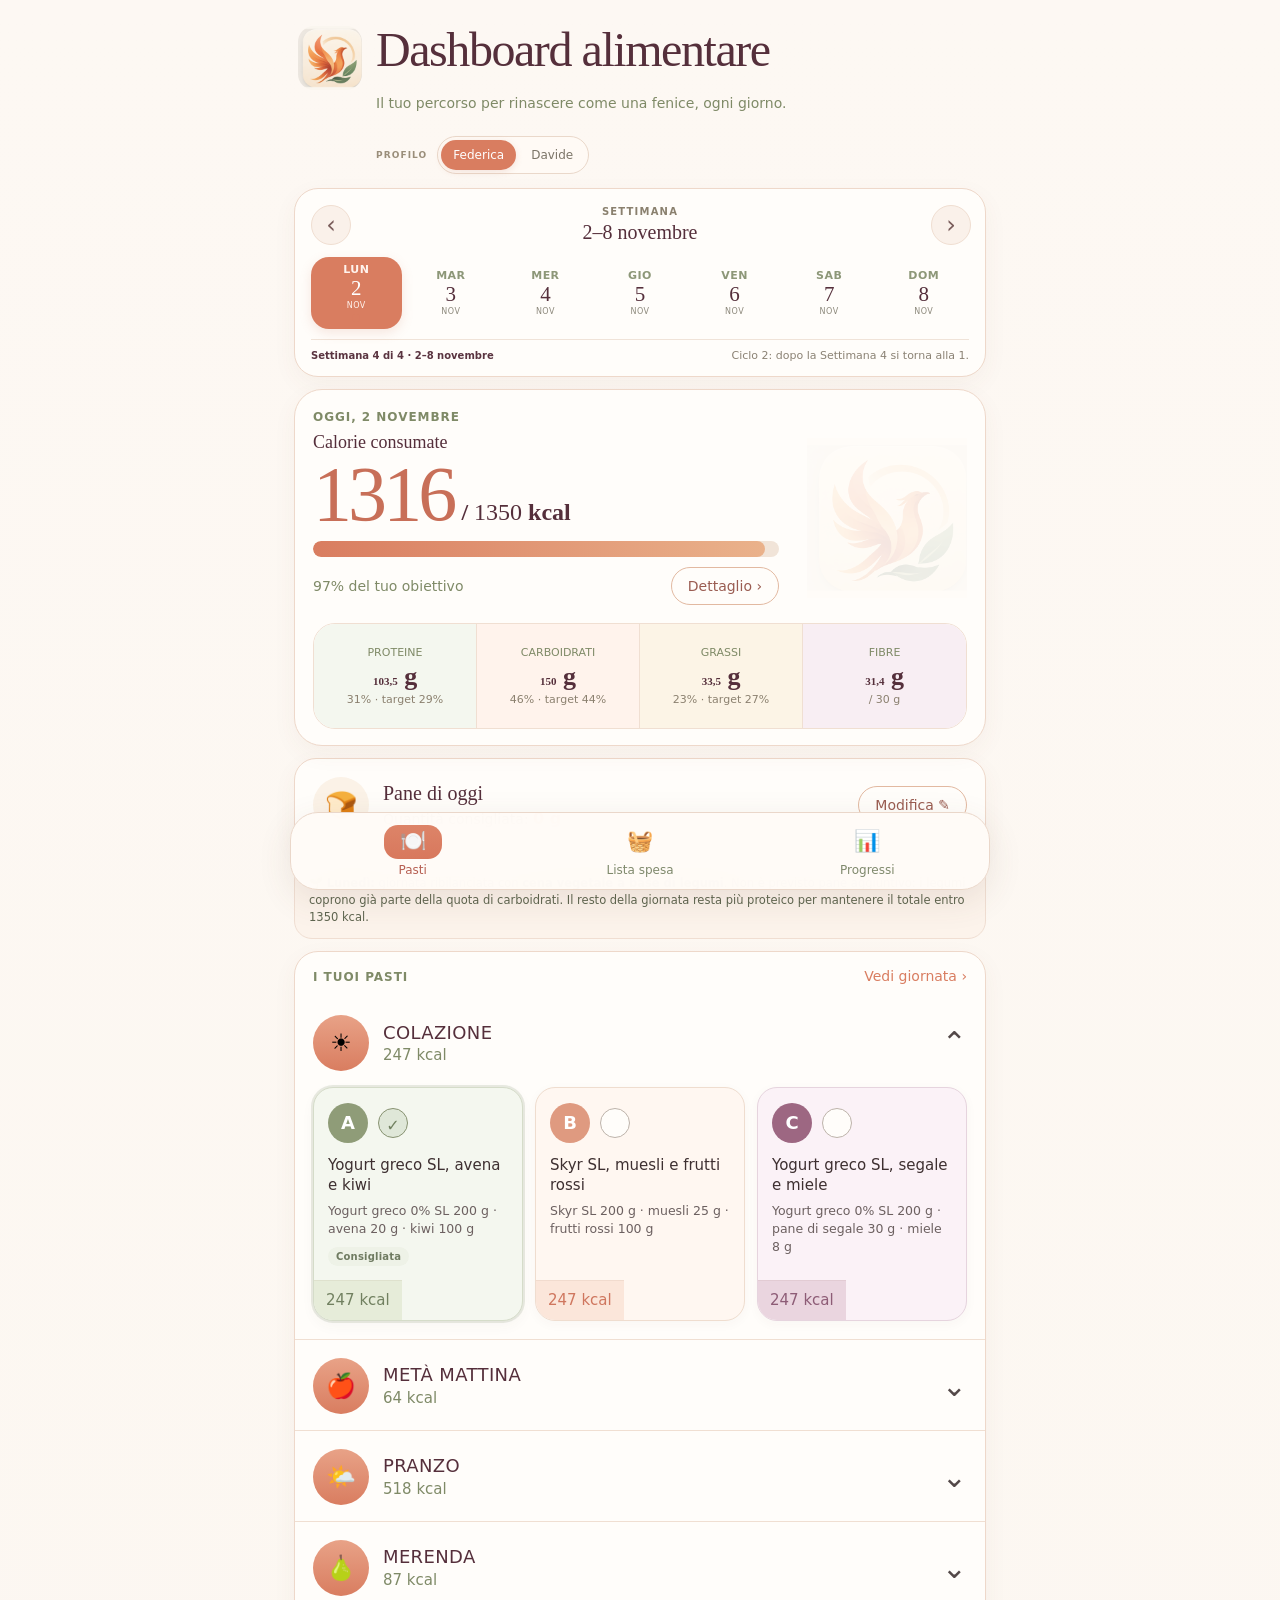
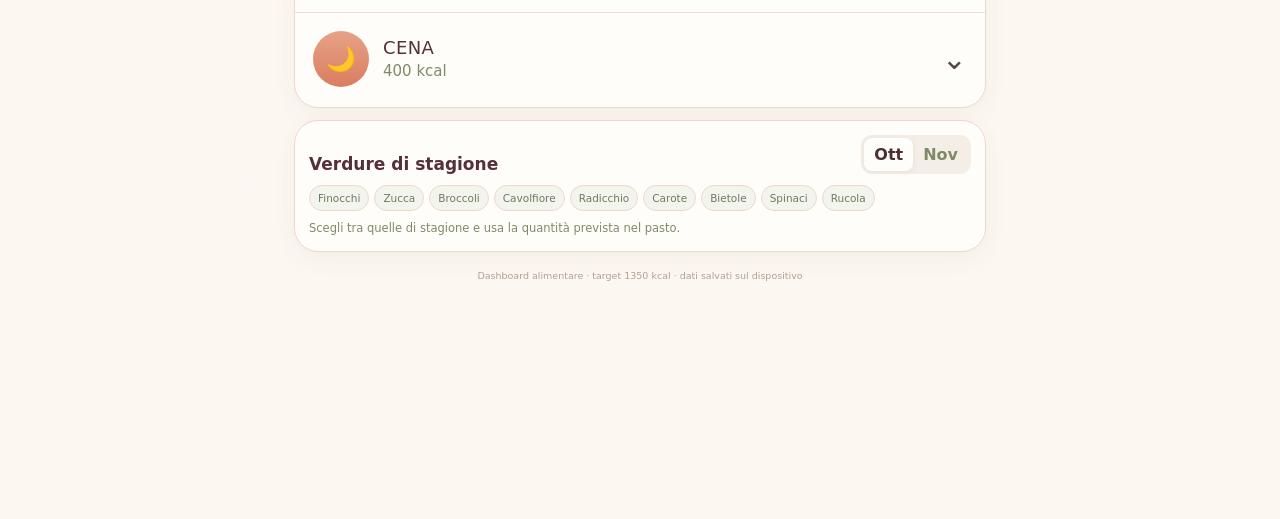
==== commit ecb1573e: "Add files via upload" ====
--- a/index.html
+++ b/index.html
@@ -17,7 +17,14 @@
       <div>
           <div class="brand-row"><img src="icons/icon-192.png" alt="" class="brand-icon">
         <h1>Dashboard alimentare</h1>
-        <p class="subtitle">Il tuo percorso per rinascere come una fenice, ogni giorno.</p></div>
+        <p class="subtitle">Il tuo percorso per rinascere come una fenice, ogni giorno.</p>
+        <div class="profile-switcher" aria-label="Seleziona profilo">
+          <span class="profile-switch-label">PROFILO</span>
+          <div class="profile-switch-buttons" role="group" aria-label="Profilo attivo">
+            <button type="button" class="profile-btn active" data-profile="federica">Federica</button>
+            <button type="button" class="profile-btn" data-profile="davide">Davide</button>
+          </div>
+        </div></div>
       </div>
     </header>
 <section id="mealsPanel" class="tab-panel">
@@ -26,7 +33,7 @@
           <button type="button" id="prevWeek" class="calendar-nav" aria-label="Settimana precedente">‹</button>
           <div>
             <span class="calendar-eyebrow">SETTIMANA</span>
-            <strong id="calendarRange">7–13 settembre</strong>
+            <strong id="calendarRange">12–18 ottobre</strong>
           </div>
           <button type="button" id="nextWeek" class="calendar-nav" aria-label="Settimana successiva">›</button>
         </div>
@@ -34,17 +41,17 @@
         <div id="calendarDays" class="calendar-days"></div>
 
         <div class="calendar-meta">
-          <strong id="cycleLabel">Settimana 1 di 4 · 7–13 settembre</strong>
-          <span id="cycleNote">Dal 5 ottobre il ciclo riparte automaticamente dalla Settimana 1.</span>
+          <strong id="cycleLabel">Settimana 1 di 4 · 12–18 ottobre</strong>
+          <span id="cycleNote">Dal 9 novembre il ciclo riparte automaticamente dalla Settimana 1.</span>
         </div>
 
         <div class="logic-controls" aria-hidden="true">
           <label for="weekSelect">Settimana</label>
           <select id="weekSelect">
-            <option value="1">1 · 7–13 settembre</option>
-            <option value="2">2 · 14–20 settembre</option>
-            <option value="3">3 · 21–27 settembre</option>
-            <option value="4">4 · 28 settembre–4 ottobre</option>
+            <option value="1">1 · 12–18 ottobre</option>
+            <option value="2">2 · 19–25 ottobre</option>
+            <option value="3">3 · 26 ottobre–1 novembre</option>
+            <option value="4">4 · 2–8 novembre</option>
           </select>
 
           <label for="daySelect">Giorno</label>
@@ -64,7 +71,7 @@
             <div class="summary-kicker">Calorie consumate</div>
             <div class="today-kcal">
               <strong id="kcalTotal">—</strong>
-              <span>/ <b id="kcalTarget">1450</b> kcal</span>
+              <span>/ <b id="kcalTarget">1350</b> kcal</span>
             </div>
             <div class="progress-track hero-track"><div id="kcalProgress" class="progress-fill"></div></div>
             <div class="summary-foot">
@@ -79,17 +86,17 @@
           <div class="macro-item protein">
             <span>Proteine</span>
             <strong><span id="proteinTotal">—</span> g</strong>
-            <small><span id="proteinPct">—</span> · target 21%</small>
+            <small><span id="proteinPct">—</span> · target <span id="proteinTargetPct">21%</span></small>
           </div>
           <div class="macro-item carbs">
             <span>Carboidrati</span>
             <strong><span id="carbTotal">—</span> g</strong>
-            <small><span id="carbPct">—</span> · target 50%</small>
+            <small><span id="carbPct">—</span> · target <span id="carbTargetPct">50%</span></small>
           </div>
           <div class="macro-item fats">
             <span>Grassi</span>
             <strong><span id="fatTotal">—</span> g</strong>
-            <small><span id="fatPct">—</span> · target 29%</small>
+            <small><span id="fatPct">—</span> · target <span id="fatTargetPct">29%</span></small>
           </div>
           <div class="macro-item fibers">
             <span>Fibre</span>
@@ -124,8 +131,8 @@
         <div class="section-head">
           <div><h2>Verdure di stagione</h2></div>
           <div class="segmented" role="group" aria-label="Mese stagionalità">
-            <button type="button" class="seg-btn active" data-season="settembre">Set</button>
-            <button type="button" class="seg-btn" data-season="ottobre">Ott</button>
+            <button type="button" class="seg-btn active" data-season="ottobre">Ott</button>
+            <button type="button" class="seg-btn" data-season="novembre">Nov</button>
           </div>
         </div>
         <div id="vegChips" class="veg-chips"></div>
@@ -139,6 +146,14 @@
     </section>
 
     <section id="progressPanel" class="tab-panel" hidden>
+      <section class="progress-profile-banner">
+        <div>
+          <span class="section-mini">PROGRESSI DI</span>
+          <strong id="progressProfileName">Federica</strong>
+        </div>
+        <span class="profile-separation-note">Storico personale separato</span>
+      </section>
+
       <section class="progress-summary" aria-label="Riepilogo progressi corporei">
         <article class="progress-stat featured"><span>Ultimo peso</span><strong id="latestWeight">—</strong></article>
         <article class="progress-stat"><span>Variazione</span><strong id="weightDelta">—</strong><small>dal primo dato</small></article>
@@ -163,6 +178,37 @@
         <p class="micro">Puoi lasciare vuoti i campi che non vuoi misurare. Per confronti utili, prendi le circonferenze sempre nello stesso punto e in condizioni simili.</p>
       </section>
 
+      <section class="photo-panel">
+        <div class="section-head photo-head">
+          <div>
+            <span class="section-mini">FOTO PROGRESSI</span>
+            <h2>Il tuo percorso nel tempo</h2>
+            <p class="micro">Le foto restano salvate su questo dispositivo e sono separate per profilo.</p>
+          </div>
+          <label class="photo-upload-btn" for="progressPhotoInput">＋ Aggiungi foto</label>
+          <input id="progressPhotoInput" type="file" accept="image/*" multiple hidden />
+        </div>
+
+        <div class="photo-upload-meta">
+          <label class="field photo-date-field">
+            <span>Data delle foto</span>
+            <input id="progressPhotoDate" type="date" />
+          </label>
+          <label class="field photo-note-field">
+            <span>Nota opzionale</span>
+            <input id="progressPhotoNote" type="text" maxlength="80" placeholder="es. Fine settimana 2" />
+          </label>
+        </div>
+
+        <p id="photoStatus" class="save-message left" role="status" aria-live="polite"></p>
+        <div id="photoEmpty" class="photo-empty">
+          <span class="photo-empty-icon">✦</span>
+          <strong>Nessuna foto ancora</strong>
+          <small>Aggiungi le prime foto per confrontare visivamente i progressi.</small>
+        </div>
+        <div id="photoGallery" class="photo-gallery" aria-live="polite"></div>
+      </section>
+
       <section class="chart-panel">
         <div class="section-head chart-head">
           <div><h2 id="chartCaption">Andamento peso (kg)</h2></div>
@@ -196,13 +242,13 @@
 
       <section class="shopping-config">
         <label class="field">
-          <span>Pasto libero della domenica</span>
+          <span>Pasto flessibile della domenica</span>
           <select id="freeMealSelect">
             <option value="lunch">Pranzo</option>
             <option value="dinner">Cena</option>
           </select>
         </label>
-        <p class="micro">Il sabato sera viene conteggiata automaticamente una pizza margherita da 210 g al posto della cena standard. La domenica viene escluso dalla spesa il pasto libero scelto qui.</p>
+        <p class="micro">Il sabato sera viene conteggiata automaticamente una pizza margherita da 200 g. La domenica il pasto selezionato è flessibile, ma per rispettare il tetto giornaliero deve restare entro circa 420 kcal.</p>
       </section>
 
       <section id="shoppingIncomplete" class="shopping-incomplete" hidden>
@@ -226,12 +272,21 @@
         <p class="micro">La quantità totale viene calcolata dai pasti selezionati; puoi distribuirla tra queste verdure in base a stagione e tolleranza.</p>
       </section>
     </section>
+    <div id="photoLightbox" class="photo-lightbox" hidden>
+      <button type="button" id="photoLightboxClose" class="photo-lightbox-close" aria-label="Chiudi">×</button>
+      <img id="photoLightboxImage" alt="Foto progresso ingrandita" />
+      <div class="photo-lightbox-meta">
+        <strong id="photoLightboxDate"></strong>
+        <span id="photoLightboxNote"></span>
+      </div>
+    </div>
+
 <nav class="section-nav" aria-label="Sezioni dell'app">
       <button type="button" class="tab-btn active" data-tab="meals"><span class="tab-ico">🍽️</span><span class="tab-label">Pasti</span></button>
       <button type="button" class="tab-btn" data-tab="shopping"><span class="tab-ico">🧺</span><span class="tab-label">Lista spesa</span></button>
       <button type="button" class="tab-btn" data-tab="progress"><span class="tab-ico">📊</span><span class="tab-label">Progressi</span></button>
     </nav>
-<footer>Dashboard alimentare · target 1450 kcal · dati salvati sul dispositivo</footer>
+<footer>Dashboard alimentare · target 1350 kcal · dati salvati sul dispositivo</footer>
   </main>
   <script src="app.js"></script>
 </body>
--- a/styles.css
+++ b/styles.css
@@ -1680,3 +1680,287 @@
     min-height:38px !important;
   }
 }
+
+
+/* ===== V12 · profiles + progress photos ===== */
+.profile-switcher{
+  display:flex;
+  align-items:center;
+  gap:10px;
+  margin-top:10px;
+}
+.profile-switch-label{
+  color:#9a8e7a;
+  font-size:9px;
+  font-weight:800;
+  letter-spacing:.12em;
+}
+.profile-switch-buttons{
+  display:inline-flex;
+  gap:3px;
+  padding:3px;
+  border:1px solid #ead8ca;
+  border-radius:999px;
+  background:#fffaf5;
+}
+.profile-btn{
+  min-height:30px;
+  padding:6px 12px;
+  border:0;
+  border-radius:999px;
+  background:transparent;
+  color:#7c7568;
+  font-size:12px;
+  line-height:1;
+}
+.profile-btn.active{
+  background:#d97d60;
+  color:#fff;
+  box-shadow:0 2px 7px rgba(184,102,78,.15);
+}
+
+.progress-profile-banner{
+  display:flex;
+  justify-content:space-between;
+  align-items:center;
+  gap:12px;
+  margin-top:12px;
+  padding:14px 16px;
+  border:1px solid #ead9ca;
+  border-radius:20px;
+  background:linear-gradient(135deg,#fff8f2,#f6f6ef);
+}
+.progress-profile-banner > div{
+  display:grid;
+  gap:2px;
+}
+.progress-profile-banner strong{
+  font-family:Georgia,"Times New Roman",serif;
+  color:#552f3b;
+  font-size:24px;
+  font-weight:500;
+}
+.profile-separation-note{
+  color:#849071;
+  font-size:11px;
+  text-align:right;
+}
+
+.photo-panel{
+  margin-top:12px;
+  padding:18px;
+  background:#fffdfa;
+  border:1px solid #ead9ca;
+  border-radius:24px;
+  box-shadow:0 8px 24px rgba(121,86,66,.05);
+}
+.photo-head{
+  align-items:flex-start;
+}
+.photo-head h2{
+  margin:3px 0 4px;
+}
+.photo-upload-btn{
+  flex:0 0 auto;
+  display:inline-flex;
+  align-items:center;
+  justify-content:center;
+  min-height:40px;
+  padding:9px 14px;
+  border:1px solid #e1ae95;
+  border-radius:999px;
+  background:#fff7f1;
+  color:#b56754;
+  font-size:13px;
+  cursor:pointer;
+}
+.photo-upload-meta{
+  display:grid;
+  grid-template-columns:170px 1fr;
+  gap:10px;
+  margin:14px 0 12px;
+}
+.photo-upload-meta .field input{
+  width:100%;
+}
+.photo-empty{
+  min-height:150px;
+  display:grid;
+  place-items:center;
+  align-content:center;
+  gap:5px;
+  text-align:center;
+  border:1px dashed #e6d7ca;
+  border-radius:18px;
+  background:#fcf8f3;
+  color:#8a806f;
+}
+.photo-empty[hidden]{
+  display:none !important;
+}
+.photo-empty-icon{
+  width:42px;
+  height:42px;
+  border-radius:50%;
+  display:grid;
+  place-items:center;
+  background:#f6e5db;
+  color:#ca765e;
+  font-size:20px;
+}
+.photo-empty strong{
+  color:#5a3d43;
+  font-size:14px;
+}
+.photo-empty small{
+  max-width:290px;
+  font-size:11.5px;
+  line-height:1.35;
+}
+
+.photo-gallery{
+  display:grid;
+  grid-template-columns:repeat(3,minmax(0,1fr));
+  gap:12px;
+}
+.progress-photo-card{
+  min-width:0;
+  overflow:hidden;
+  border:1px solid #ead9ca;
+  border-radius:18px;
+  background:#fffaf6;
+}
+.photo-open{
+  display:block;
+  width:100%;
+  aspect-ratio:4 / 5;
+  padding:0;
+  border:0;
+  background:#f2ebe4;
+  overflow:hidden;
+}
+.photo-open img{
+  display:block;
+  width:100%;
+  height:100%;
+  object-fit:cover;
+}
+.photo-card-meta{
+  display:flex;
+  justify-content:space-between;
+  align-items:flex-start;
+  gap:8px;
+  padding:10px 11px;
+}
+.photo-card-meta > div{
+  min-width:0;
+  display:grid;
+  gap:2px;
+}
+.photo-card-meta strong{
+  color:#552f3b;
+  font-size:12px;
+}
+.photo-card-meta small{
+  color:#85796e;
+  font-size:10.5px;
+  line-height:1.25;
+  overflow:hidden;
+  text-overflow:ellipsis;
+  white-space:nowrap;
+}
+.photo-delete{
+  flex:0 0 auto;
+  width:28px;
+  height:28px;
+  border:1px solid #ead7ca;
+  border-radius:50%;
+  background:#fff;
+  color:#a7645b;
+  font-size:17px;
+  line-height:1;
+}
+
+.photo-lightbox[hidden]{
+  display:none !important;
+}
+.photo-lightbox{
+  position:fixed;
+  inset:0;
+  z-index:2000;
+  padding:52px 18px 24px;
+  display:grid;
+  place-items:center;
+  align-content:center;
+  background:rgba(44,33,34,.88);
+  backdrop-filter:blur(8px);
+}
+.photo-lightbox img{
+  max-width:min(92vw,720px);
+  max-height:76vh;
+  border-radius:20px;
+  box-shadow:0 18px 60px rgba(0,0,0,.3);
+}
+.photo-lightbox-close{
+  position:absolute;
+  top:18px;
+  right:18px;
+  width:42px;
+  height:42px;
+  border:1px solid rgba(255,255,255,.25);
+  border-radius:50%;
+  background:rgba(255,255,255,.12);
+  color:#fff;
+  font-size:28px;
+}
+.photo-lightbox-meta{
+  display:grid;
+  gap:3px;
+  margin-top:12px;
+  text-align:center;
+  color:#fff;
+}
+.photo-lightbox-meta strong{
+  font-size:14px;
+}
+.photo-lightbox-meta span{
+  color:#e8ddd6;
+  font-size:12px;
+}
+body.lightbox-open{
+  overflow:hidden;
+}
+
+@media(max-width:620px){
+  .profile-switcher{
+    align-items:flex-start;
+    flex-direction:column;
+    gap:5px;
+  }
+  .profile-switch-buttons{
+    width:auto;
+  }
+  .progress-profile-banner{
+    align-items:flex-start;
+  }
+  .photo-head{
+    display:grid;
+    gap:10px;
+  }
+  .photo-upload-btn{
+    justify-self:start;
+  }
+  .photo-upload-meta{
+    grid-template-columns:1fr;
+  }
+  .photo-gallery{
+    grid-template-columns:repeat(2,minmax(0,1fr));
+  }
+}
+
+/* ===== V13 · giornata con cena vegetale ===== */
+.weekend-notice{color:#5e654f}
+
+/* ===== V14 · restart 1350 kcal ===== */
+.today-kcal strong{color:#c86f58}
+.weekend-notice{line-height:1.5}
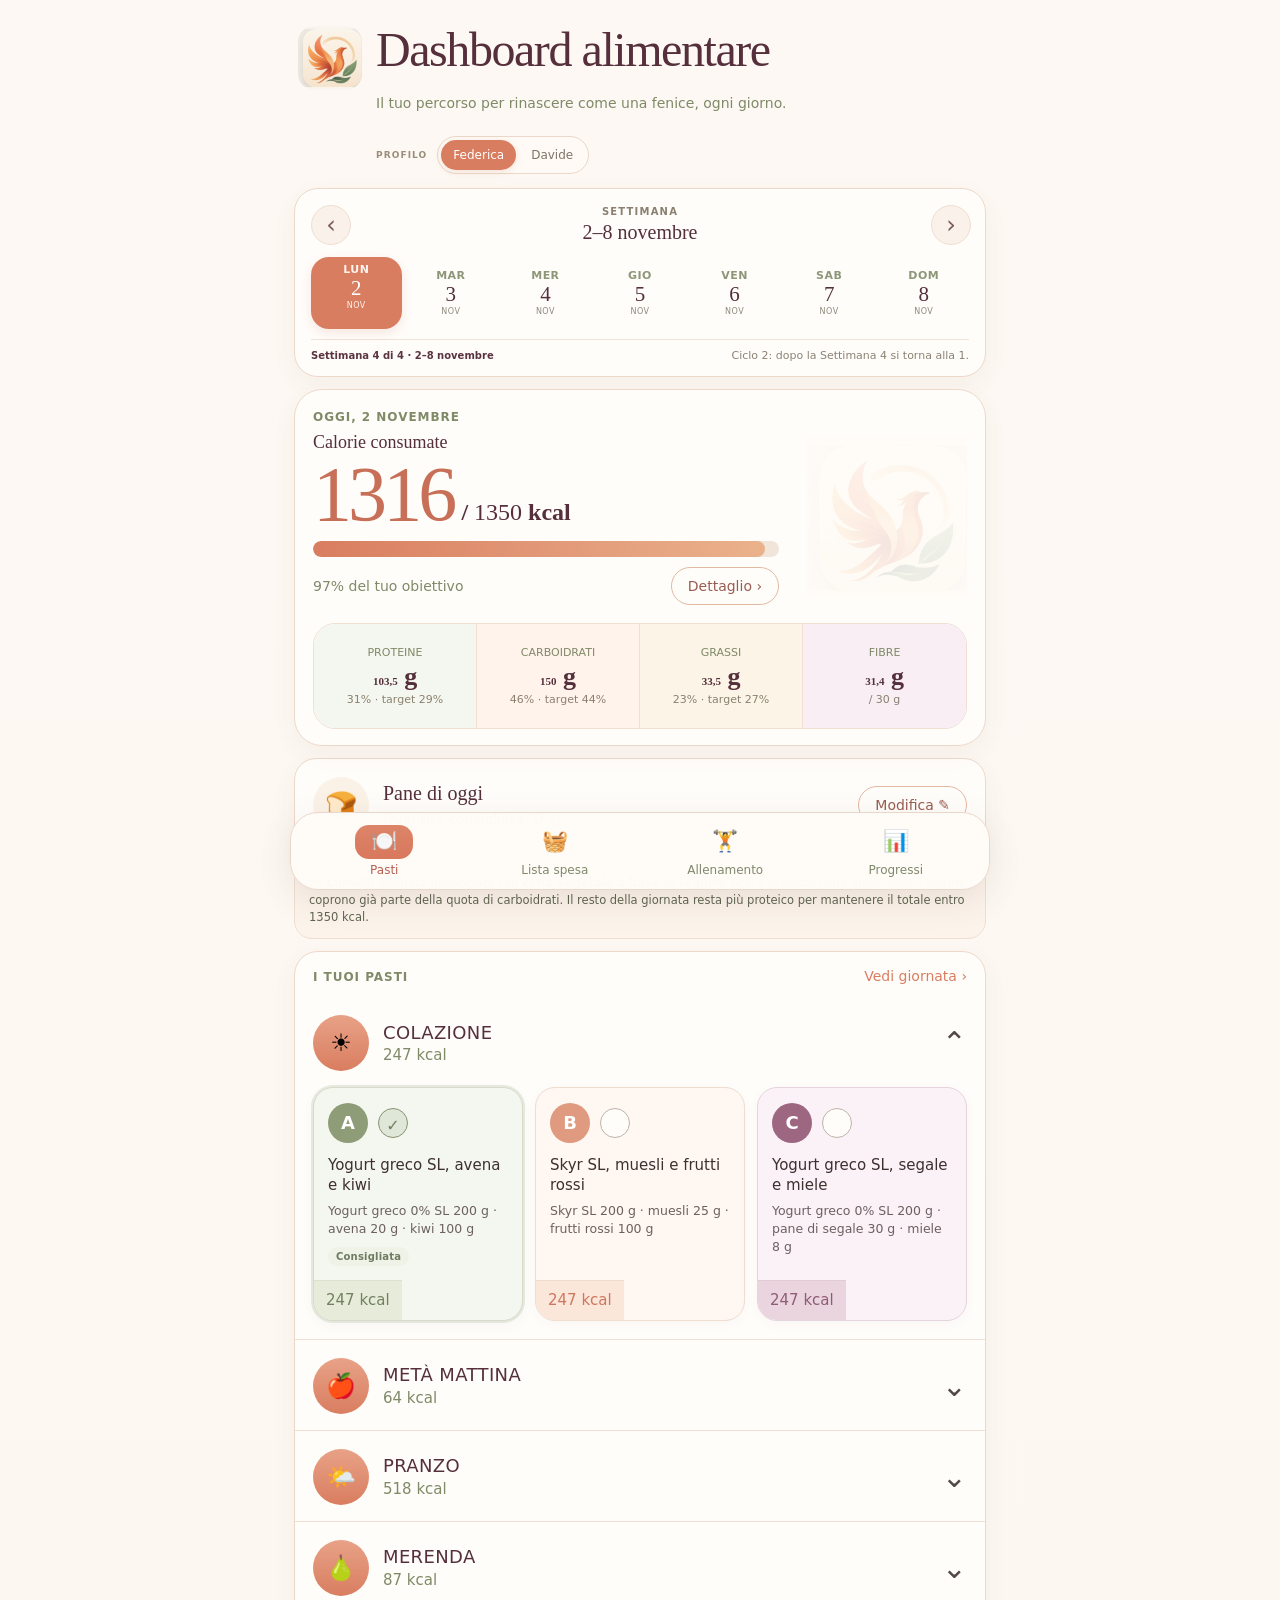
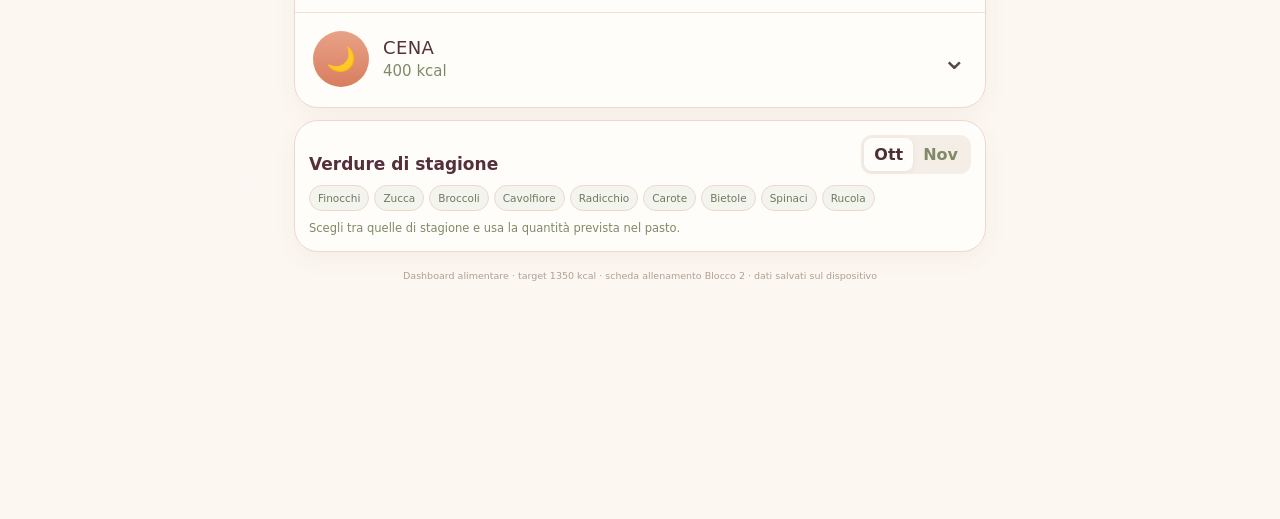
==== commit eed92b62: "Add files via upload" ====
--- a/index.html
+++ b/index.html
@@ -4,7 +4,7 @@
   <meta charset="utf-8" />
   <meta name="viewport" content="width=device-width, initial-scale=1, viewport-fit=cover" />
   <meta name="theme-color" content="#7a6f63" />
-  <meta name="description" content="Dashboard alimentare con programmazione su 4 settimane, lista della spesa dinamica e tracking dei progressi." />
+  <meta name="description" content="Dashboard alimentare con programmazione su 4 settimane, lista della spesa dinamica, scheda di allenamento e tracking dei progressi." />
   <link rel="manifest" href="manifest.webmanifest" />
   <link rel="icon" href="icons/icon-192.png" />
   <link rel="apple-touch-icon" href="icons/icon-192.png" />
@@ -272,6 +272,17 @@
         <p class="micro">La quantità totale viene calcolata dai pasti selezionati; puoi distribuirla tra queste verdure in base a stagione e tolleranza.</p>
       </section>
     </section>
+    <section id="trainingPanel" class="tab-panel" hidden>
+      <section class="progress-profile-banner">
+        <div>
+          <span class="section-mini">ALLENAMENTO DI</span>
+          <strong id="trainingProfileName">Federica</strong>
+        </div>
+        <span class="profile-separation-note">Blocco 2 · 19 ott – 29 nov</span>
+      </section>
+      <div id="trainingBody"></div>
+    </section>
+
     <div id="photoLightbox" class="photo-lightbox" hidden>
       <button type="button" id="photoLightboxClose" class="photo-lightbox-close" aria-label="Chiudi">×</button>
       <img id="photoLightboxImage" alt="Foto progresso ingrandita" />
@@ -284,9 +295,10 @@
 <nav class="section-nav" aria-label="Sezioni dell'app">
       <button type="button" class="tab-btn active" data-tab="meals"><span class="tab-ico">🍽️</span><span class="tab-label">Pasti</span></button>
       <button type="button" class="tab-btn" data-tab="shopping"><span class="tab-ico">🧺</span><span class="tab-label">Lista spesa</span></button>
+      <button type="button" class="tab-btn" data-tab="training"><span class="tab-ico">🏋️</span><span class="tab-label">Allenamento</span></button>
       <button type="button" class="tab-btn" data-tab="progress"><span class="tab-ico">📊</span><span class="tab-label">Progressi</span></button>
     </nav>
-<footer>Dashboard alimentare · target 1350 kcal · dati salvati sul dispositivo</footer>
+<footer>Dashboard alimentare · target 1350 kcal · scheda allenamento Blocco 2 · dati salvati sul dispositivo</footer>
   </main>
   <script src="app.js"></script>
 </body>
--- a/styles.css
+++ b/styles.css
@@ -1964,3 +1964,52 @@
 /* ===== V14 · restart 1350 kcal ===== */
 .today-kcal strong{color:#c86f58}
 .weekend-notice{line-height:1.5}
+
+/* ===== V15 · scheda allenamento (Blocco 2) ===== */
+.section-nav{grid-template-columns:repeat(4,minmax(0,1fr))}
+@media (max-width:420px){
+  .section-nav .tab-btn .tab-label{font-size:10.5px}
+  .section-nav .tab-btn .tab-ico{width:40px;min-width:40px}
+  .section-nav .tab-btn.active .tab-ico{width:48px}
+}
+#trainingPanel .tr-week{margin-top:14px}
+.tr-week .calendar-day small{font-size:9.5px;letter-spacing:0;white-space:nowrap;overflow:hidden;text-overflow:ellipsis;max-width:100%}
+.tr-week .calendar-day.tr-done-day:not(.active) span{color:var(--green)}
+.tr-week .calendar-day.tr-done-day:not(.active) small{color:var(--green);font-weight:800}
+.tr-status{margin:10px 2px 0;color:#9a5c51}
+.tr-card{margin-top:14px;background:#fffdfa;border:1px solid var(--line);border-radius:20px;padding:16px;box-shadow:var(--shadow)}
+.tr-head{display:flex;justify-content:space-between;align-items:flex-start;gap:12px;margin-bottom:12px}
+.tr-head h2{margin:4px 0 0;font-size:21px;color:var(--ink)}
+.tr-head .micro{margin:5px 0 0}
+.tr-done{display:flex;align-items:center;gap:7px;border:1px solid #e2b9a1;background:#fffdfa;border-radius:999px;padding:8px 12px;font-size:13px;font-weight:700;color:#9a5c51;white-space:nowrap;cursor:pointer}
+.tr-done input{width:18px;height:18px;accent-color:var(--peach)}
+.tr-box{display:grid;grid-template-columns:88px 1fr;gap:10px;background:var(--surface-2);border-left:3px solid var(--peach);border-radius:12px;padding:10px 12px;margin-top:10px;font-size:13px;line-height:1.45}
+.tr-box b{color:var(--ink)}
+.tr-ex-list{display:grid;gap:10px;margin-top:12px}
+.tr-ex{border:1px solid var(--line);border-radius:16px;padding:12px;background:#fff}
+.tr-ex.ok{background:#f1f5ec;border-color:#c7d4bb}
+.tr-ex-top{display:grid;grid-template-columns:30px 1fr;gap:10px;align-items:start}
+.tr-num{width:28px;height:28px;border-radius:9px;background:var(--surface-2);display:grid;place-items:center;font-weight:800;font-size:13px;color:#8d9778}
+.tr-ex.ok .tr-num{background:#7e8e6d;color:#fff}
+.tr-ex-top strong{display:block;font-size:14px;line-height:1.35;color:var(--ink)}
+.tr-ex-top small{display:block;color:#7f8a67;font-size:12px;line-height:1.35;margin-top:3px}
+.tr-chips{display:flex;flex-wrap:wrap;gap:6px;margin:10px 0 0 40px}
+.tr-chips span{background:var(--surface-2);border-radius:999px;padding:5px 10px;font-size:12px;font-weight:700;color:var(--ink)}
+.tr-chips span:first-child{background:var(--peach);color:#fff}
+.tr-log{display:flex;align-items:center;flex-wrap:wrap;gap:8px 12px;margin:10px 0 0 40px}
+.tr-kg{display:flex;align-items:center;gap:8px;font-size:12px;font-weight:700;color:#7f8a67}
+.tr-kg input{width:84px;min-height:40px;border:1px solid var(--line);border-radius:10px;padding:6px 10px;font-size:16px;color:var(--ink);background:#fff}
+.tr-log small{color:#7f8a67;font-size:11.5px}
+.tr-ok{margin-left:auto;display:flex;align-items:center;gap:6px;font-size:13px;font-weight:700;color:#5e654f;cursor:pointer}
+.tr-ok input{width:20px;height:20px;accent-color:#7e8e6d}
+.tr-info{margin-top:12px;background:#fffdfa;border:1px solid var(--line);border-radius:16px;padding:12px 14px}
+.tr-info summary{font-weight:800;cursor:pointer;color:var(--ink)}
+.tr-info p,.tr-info li{font-size:13px;line-height:1.5;color:#5e654f}
+.tr-info ul{padding-left:18px;margin:6px 0 0}
+@media (max-width:480px){
+  .tr-card{padding:14px;border-radius:17px}
+  .tr-box{grid-template-columns:1fr;gap:2px}
+  .tr-chips,.tr-log{margin-left:0}
+  .tr-head{flex-direction:column}
+}
+.tr-head h2{font-family:Georgia,"Times New Roman",serif;font-weight:500;color:#4e3438}
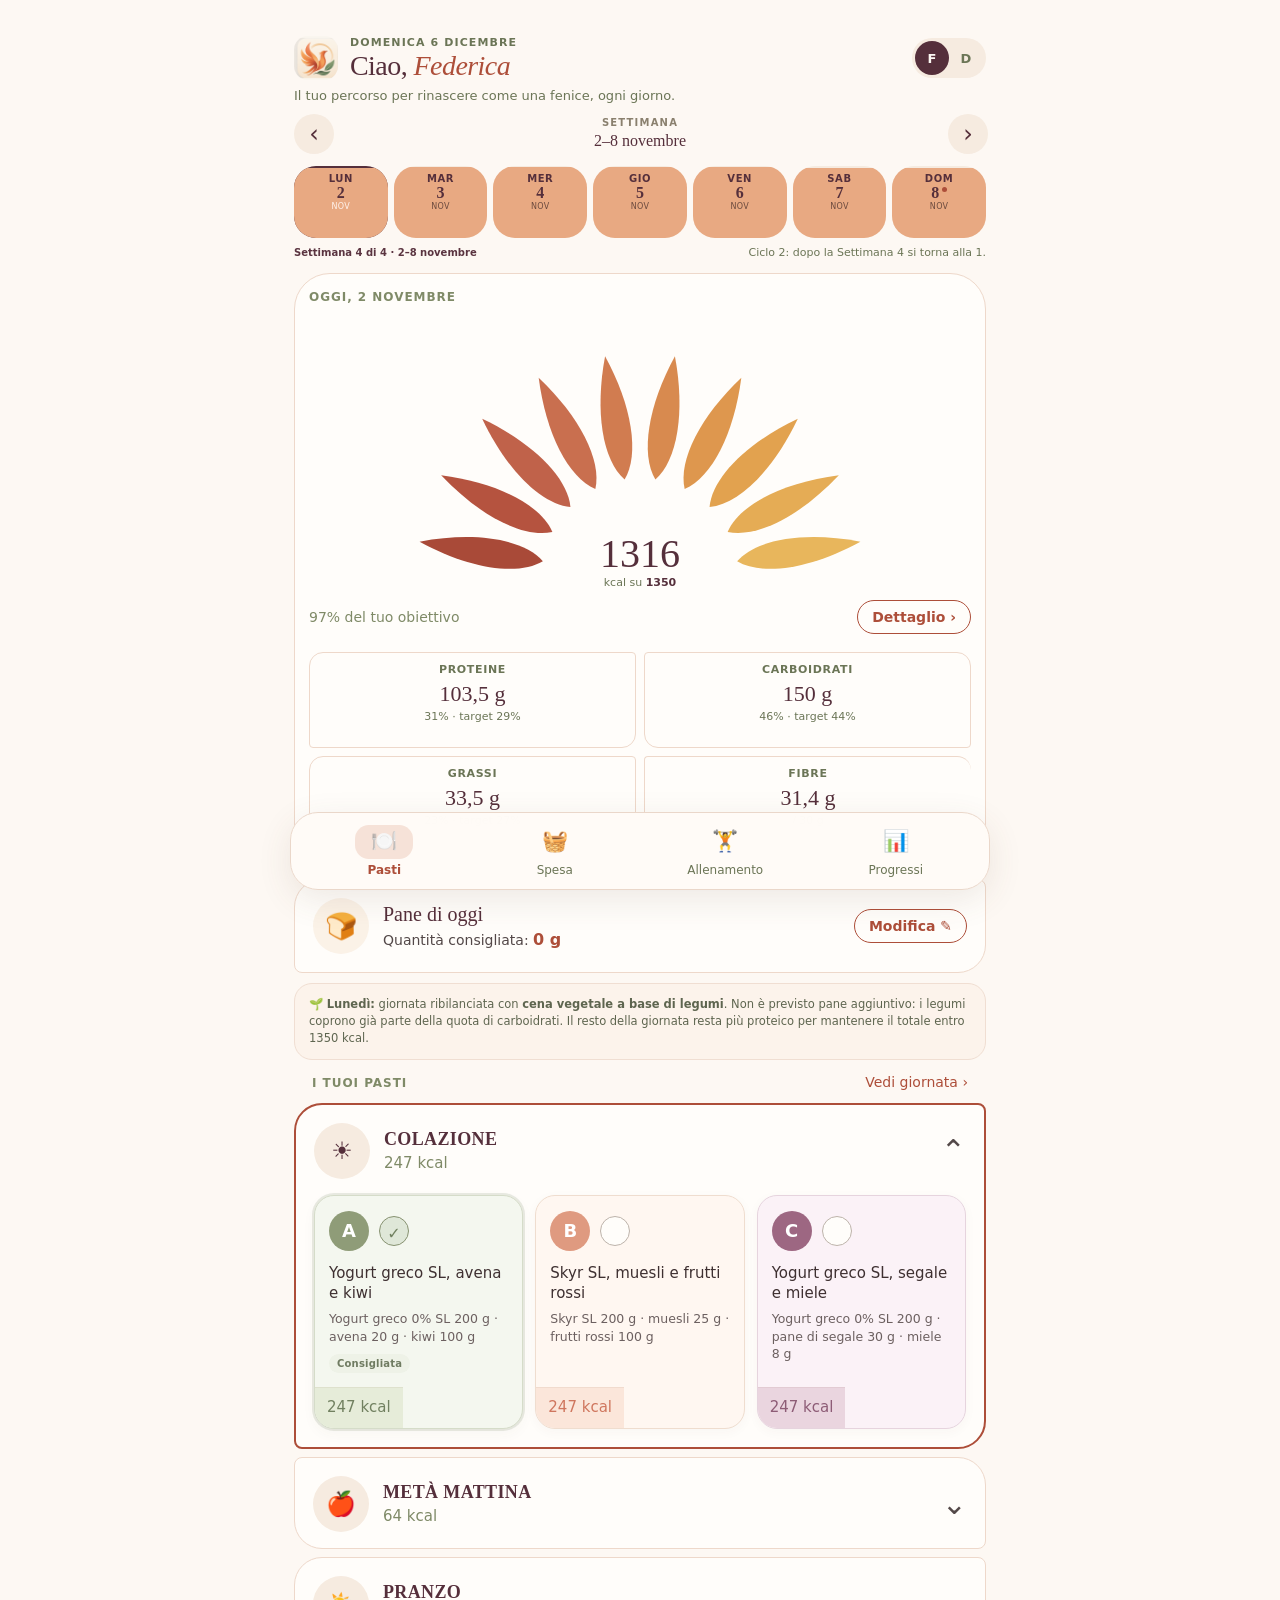
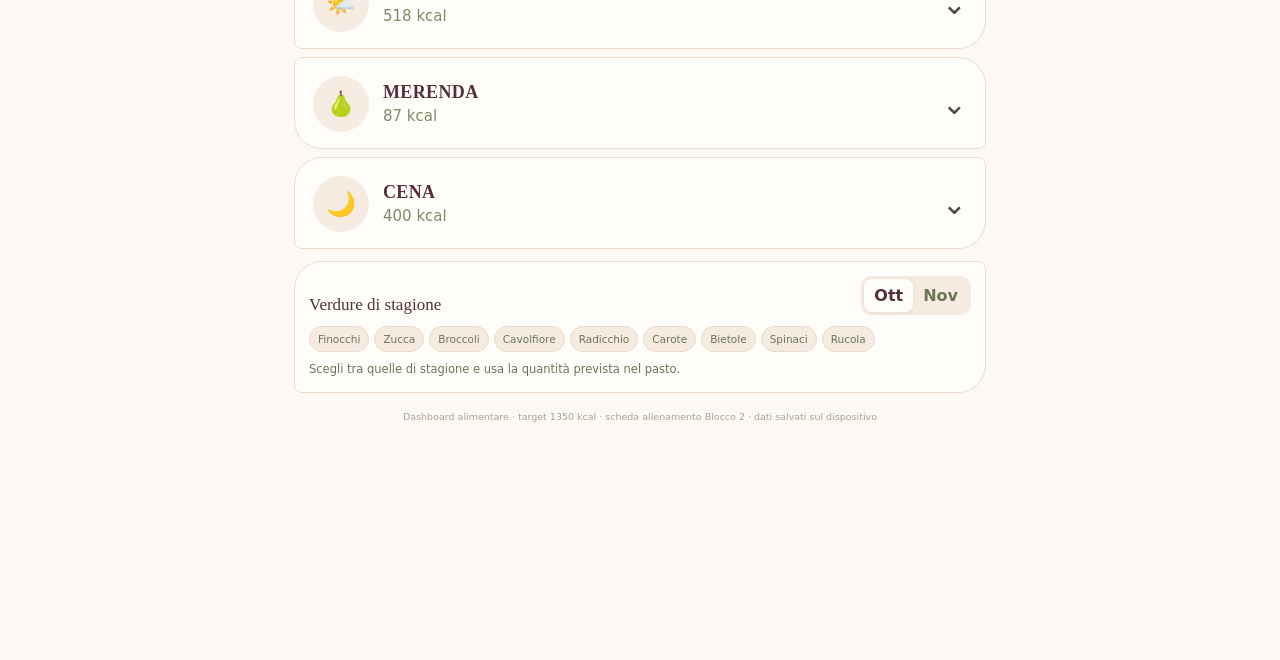
==== commit 2c185d9a: "Add files via upload" ====
--- a/index.html
+++ b/index.html
@@ -14,18 +14,20 @@
 <body>
   <main class="app-shell">
     <header class="hero">
-      <div>
-          <div class="brand-row"><img src="icons/icon-192.png" alt="" class="brand-icon">
-        <h1>Dashboard alimentare</h1>
-        <p class="subtitle">Il tuo percorso per rinascere come una fenice, ogni giorno.</p>
+      <div class="hero-row">
+        <img src="icons/icon-192.png" alt="" class="brand-icon">
+        <div class="hero-copy">
+          <span class="hero-eyebrow" id="heroDate">—</span>
+          <h1>Ciao, <i id="heroName">Federica</i></h1>
+        </div>
         <div class="profile-switcher" aria-label="Seleziona profilo">
-          <span class="profile-switch-label">PROFILO</span>
           <div class="profile-switch-buttons" role="group" aria-label="Profilo attivo">
-            <button type="button" class="profile-btn active" data-profile="federica">Federica</button>
-            <button type="button" class="profile-btn" data-profile="davide">Davide</button>
-          </div>
-        </div></div>
+            <button type="button" class="profile-btn active" data-profile="federica" aria-label="Profilo Federica" title="Federica">F</button>
+            <button type="button" class="profile-btn" data-profile="davide" aria-label="Profilo Davide" title="Davide">D</button>
+          </div>
+        </div>
       </div>
+      <p class="subtitle">Il tuo percorso per rinascere come una fenice, ogni giorno.</p>
     </header>
 <section id="mealsPanel" class="tab-panel">
       <section class="calendar-card" aria-label="Calendario settimanale">
@@ -66,20 +68,14 @@
         <div class="summary-heading">
           <span class="today-label" id="dayTitle">OGGI</span>
         </div>
-        <div class="summary-top">
-          <div class="summary-copy">
-            <div class="summary-kicker">Calorie consumate</div>
-            <div class="today-kcal">
-              <strong id="kcalTotal">—</strong>
-              <span>/ <b id="kcalTarget">1350</b> kcal</span>
-            </div>
-            <div class="progress-track hero-track"><div id="kcalProgress" class="progress-fill"></div></div>
-            <div class="summary-foot">
-              <span id="statusText">Seleziona le alternative</span>
-              <button type="button" id="detailBtn" class="outline-btn">Dettaglio ›</button>
-            </div>
-          </div>
-          <div class="summary-phoenix" aria-hidden="true"></div>
+        <div class="gauge-wrap">
+          <svg id="petalGauge" class="petal-gauge" viewBox="0 0 350 150" role="img" aria-label="Calorie del giorno rispetto al tetto"></svg>
+          <div class="gauge-center"><strong id="kcalTotal">—</strong><span>kcal su <b id="kcalTarget">1350</b></span></div>
+        </div>
+        <div class="progress-track hero-track" hidden><div id="kcalProgress" class="progress-fill"></div></div>
+        <div class="summary-foot">
+          <span id="statusText">Seleziona le alternative</span>
+          <button type="button" id="detailBtn" class="outline-btn">Dettaglio ›</button>
         </div>
 
         <div class="macro-grid macro-grid-4" id="macroBreakdown">
@@ -87,24 +83,30 @@
             <span>Proteine</span>
             <strong><span id="proteinTotal">—</span> g</strong>
             <small><span id="proteinPct">—</span> · target <span id="proteinTargetPct">21%</span></small>
+            <i class="mbar"><b id="proteinBar"></b></i>
           </div>
           <div class="macro-item carbs">
             <span>Carboidrati</span>
             <strong><span id="carbTotal">—</span> g</strong>
             <small><span id="carbPct">—</span> · target <span id="carbTargetPct">50%</span></small>
+            <i class="mbar"><b id="carbBar"></b></i>
           </div>
           <div class="macro-item fats">
             <span>Grassi</span>
             <strong><span id="fatTotal">—</span> g</strong>
             <small><span id="fatPct">—</span> · target <span id="fatTargetPct">29%</span></small>
+            <i class="mbar"><b id="fatBar"></b></i>
           </div>
           <div class="macro-item fibers">
             <span>Fibre</span>
             <strong><span id="fiberTotal">—</span> g</strong>
             <small>/ <span id="fiberTarget">30</span> g</small>
-          </div>
-        </div>
-      </section>
+            <i class="mbar"><b id="fiberBar"></b></i>
+          </div>
+        </div>
+      </section>
+
+      <button type="button" id="todayTraining" class="today-train" hidden></button>
 
       <section class="bread-card">
         <div class="bread-icon" aria-hidden="true">🍞</div>
@@ -294,8 +296,8 @@
 
 <nav class="section-nav" aria-label="Sezioni dell'app">
       <button type="button" class="tab-btn active" data-tab="meals"><span class="tab-ico">🍽️</span><span class="tab-label">Pasti</span></button>
-      <button type="button" class="tab-btn" data-tab="shopping"><span class="tab-ico">🧺</span><span class="tab-label">Lista spesa</span></button>
-      <button type="button" class="tab-btn" data-tab="training"><span class="tab-ico">🏋️</span><span class="tab-label">Allenamento</span></button>
+      <button type="button" class="tab-btn" data-tab="shopping"><span class="tab-ico">🧺</span><span class="tab-label">Spesa</span></button>
+      <button type="button" class="tab-btn" data-tab="training"><span class="tab-ico">🏋️</span><span class="tab-label">Allenamento</span><i class="tab-dot" id="trainDot" hidden></i></button>
       <button type="button" class="tab-btn" data-tab="progress"><span class="tab-ico">📊</span><span class="tab-label">Progressi</span></button>
     </nav>
 <footer>Dashboard alimentare · target 1350 kcal · scheda allenamento Blocco 2 · dati salvati sul dispositivo</footer>
--- a/styles.css
+++ b/styles.css
@@ -2013,3 +2013,125 @@
   .tr-head{flex-direction:column}
 }
 .tr-head h2{font-family:Georgia,"Times New Roman",serif;font-weight:500;color:#4e3438}
+
+/* ===== V16 · redesign "Fenice calda" (tutte le sezioni) ===== */
+:root{
+  --bg:#FDF8F3;--surface:#FFFDFA;--surface2:#F6EBE0;--surface-2:#F6EBE0;
+  --text:#552F3B;--ink:#552F3B;--muted:#6B7556;--line:#EED8CA;
+  --accent:#AD4E39;--peach:#AD4E39;--accent2:#E3AE57;--green:#6B7556;
+  --ember:#AD4E39;--gold:#E3AE57;--shadow:none;
+  --org-a:28px 8px 28px 8px;--org-b:8px 28px 8px 28px;
+}
+body{background:var(--bg)!important}
+.app-shell h1,.app-shell h2,.app-shell .calendar-head strong{font-family:Georgia,"Times New Roman",serif}
+
+/* header */
+.app-shell .hero{padding:18px 0 4px}
+.hero-row{display:flex;align-items:center;gap:12px}
+.hero .brand-icon{width:44px;height:44px;border-radius:14px;flex:0 0 auto;grid-row:auto}
+.hero-copy{flex:1;min-width:0;display:grid;gap:2px}
+.hero-eyebrow{font-size:11px;letter-spacing:.1em;color:#6B7556;font-weight:800}
+.hero h1{margin:0;font-size:28px!important;line-height:1.05;font-weight:400;color:var(--ink);letter-spacing:-.02em}
+.hero h1 i{color:var(--ember)}
+.hero .subtitle{margin:8px 0 0;font-size:13px;color:#6B7556}
+.hero .profile-switcher{margin:0;display:block}
+.hero .profile-switch-buttons{display:flex;gap:0;background:#F6EBE0;border-radius:99px;padding:3px;border:0;box-shadow:none}
+.hero .profile-btn{width:34px;height:34px;min-width:0;padding:0;border:0;border-radius:50%;background:transparent;color:#6B7556;font-weight:800;font-size:13px;box-shadow:none}
+.hero .profile-btn.active{background:var(--ink);color:#FDF8F3}
+
+/* striscia settimana a candele */
+.app-shell .calendar-card{background:transparent;border:0;box-shadow:none;padding:6px 0 0;margin-bottom:12px}
+.calendar-head strong{font-size:16px;color:var(--ink)}
+.calendar-nav{background:#F6EBE0;border:0;color:var(--ink)}
+.calendar-days{gap:6px}
+.app-shell .calendar-day{position:relative;overflow:hidden;height:68px;border-radius:22px;background:#F6EBE0;padding:7px 0 0;display:grid;align-content:start;gap:1px;color:var(--ink);box-shadow:none}
+.calendar-day::before{content:"";position:absolute;left:0;right:0;bottom:0;height:var(--fill,0%);background:#E8A982}
+.calendar-day>*{position:relative;z-index:1}
+.calendar-day span{font-size:10px;letter-spacing:.06em;font-weight:800;color:var(--ink)}
+.calendar-day strong{font-size:16px;font-weight:600;color:var(--ink)}
+.calendar-day small{font-size:8px;letter-spacing:.04em;color:#6B4A3E}
+.app-shell .calendar-day.active{background:#F6EBE0;color:var(--ink);box-shadow:inset 0 0 0 2px var(--ink)}
+.app-shell .calendar-day.active strong,.app-shell .calendar-day.active span{color:var(--ink)}
+.calendar-day.active::after{display:none}
+.calendar-day.is-today strong::after{content:"";display:inline-block;width:5px;height:5px;border-radius:50%;background:var(--ember);margin-left:3px;vertical-align:super}
+.calendar-meta{border-top:0;margin-top:8px;padding-top:0;font-size:11px;color:#6B7556}
+
+/* riepilogo con ventaglio di petali */
+.app-shell .today-card{background:var(--surface);border:1px solid var(--line);border-radius:36px 36px 20px 20px;box-shadow:none;padding:16px 14px 14px}
+.summary-heading{margin-bottom:0}
+.today-label{font-size:11px;letter-spacing:.1em;color:#6B7556;font-weight:800}
+.gauge-wrap{position:relative;margin:4px 0 0}
+.petal-gauge{display:block;width:100%;height:auto}
+.gauge-center{position:absolute;left:0;right:0;bottom:2px;display:grid;justify-items:center;gap:0;line-height:1.1}
+.gauge-center strong{font:400 40px Georgia,"Times New Roman",serif;color:var(--ink)}
+.gauge-center span{font-size:11px;color:#6B7556}
+.gauge-center b{font-weight:700;color:var(--ink)}
+.summary-foot{display:flex;justify-content:space-between;align-items:center;gap:10px;margin:8px 0 10px;font-size:13px;color:#6B7556}
+.outline-btn{border:1.5px solid #AD4E39;background:transparent;color:#AD4E39;border-radius:99px;font-weight:700;padding:8px 14px}
+.app-shell .macro-grid{background:transparent;gap:8px;border:0;border-radius:0;overflow:visible}
+.app-shell .macro-item{background:#FFFDFA;border:1px solid #EED8CA;border-radius:14px 4px 14px 4px;padding:10px 12px}
+.app-shell .macro-item:nth-child(even){border-radius:4px 14px 4px 14px}
+.macro-item strong{font-family:Georgia,serif;font-weight:400}
+.mbar{display:block;height:5px;background:#F1E2D6;border-radius:9px;margin-top:7px;overflow:hidden}
+.mbar b{display:block;height:100%;width:0;border-radius:9px;background:#AD4E39;transition:width .3s}
+.macro-item:nth-child(1) .mbar b{background:#6B7556}
+.macro-item:nth-child(3) .mbar b{background:#B98A3E}
+.macro-item:nth-child(4) .mbar b{background:#8A9A6B}
+
+/* blocco allenamento sulla tab Pasti */
+.today-train{width:100%;display:flex;align-items:center;gap:12px;margin:12px 0;padding:12px 16px;border:0;border-radius:var(--org-a);background:var(--ink);color:#FDF8F3;text-align:left;cursor:pointer;font-family:inherit}
+.today-train[hidden]{display:none}
+.today-train-copy{flex:1;display:grid;gap:1px;min-width:0}
+.today-train-label{font-size:11px;letter-spacing:.1em;font-weight:800;color:#E9C9B4}
+.today-train-title{font:600 19px Georgia,serif;color:#FDF8F3}
+.today-train-title i{color:#E3AE57}
+.today-train-sub{font-size:12px;color:#E9C9B4}
+
+/* pannelli e card con angoli organici */
+.app-shell .bread-card,.app-shell .meals-section,.app-shell .season-panel,.app-shell .shopping-hero,.app-shell .measure-panel,.app-shell .chart-panel,.app-shell .history-panel,.app-shell .tr-card{background:var(--surface);border:1px solid var(--line);border-radius:var(--org-a);box-shadow:none}
+.app-shell .shopping-category{background:var(--surface);border:1px solid var(--line);border-radius:var(--org-a);box-shadow:none}
+.app-shell .shopping-category:nth-of-type(even){border-radius:var(--org-b)}
+.app-shell .meals-section{background:transparent;border:0;padding:0}
+.app-shell .meal-list{display:grid;gap:8px;background:transparent;border:0}
+.app-shell .meal-card{background:var(--surface);border:1px solid var(--line);border-radius:var(--org-a);overflow:hidden;box-shadow:none}
+.app-shell .meal-card:nth-child(even){border-radius:var(--org-b)}
+.app-shell .meal-card.open{border:2px solid var(--ember)}
+.meal-icon{background:#F6EBE0!important;color:var(--ink)}
+.meal-name{font-family:Georgia,serif;font-weight:600;color:var(--ink)}
+.app-shell .option-body{background:#fff;border-radius:18px 5px 18px 5px}
+.app-shell .meal-option input:checked+.option-body{background:#FBEFE8;border-color:var(--ember)}
+.option-letter{border-radius:10px 3px 10px 3px;background:#F6EBE0;color:var(--ink)}
+.meals-section-head h2,.section-head h2{font-family:Georgia,serif;font-weight:400;color:var(--ink)}
+
+/* pulsanti e chip */
+.app-shell .primary-btn{background:var(--ember);color:#fff;border-radius:99px;border:0}
+.app-shell .secondary-btn{background:transparent;color:var(--ember);border:1.5px solid var(--ember);border-radius:99px}
+.veg-chip{background:#F6EBE0;color:#6B7556;border-radius:99px}
+.shopping-count{background:#F6EBE0;color:var(--ink);border-radius:99px}
+
+/* barra di navigazione */
+.app-shell .app-tabs{background:var(--surface);border:1px solid var(--line);border-radius:28px 28px 12px 12px;box-shadow:0 -2px 14px rgba(85,47,59,.06)}
+.app-shell .tab-btn{position:relative;background:transparent!important;color:#6B7556!important;box-shadow:none}
+.app-shell .tab-btn.active{background:transparent!important;color:var(--ember)!important;font-weight:800}
+.app-shell .tab-btn .tab-ico{background:transparent}
+.app-shell .tab-btn.active .tab-ico{background:#F6E2D8!important}
+.tab-dot{position:absolute;top:7px;left:calc(50% + 10px);width:9px;height:9px;border-radius:50%;background:var(--ember);border:2px solid var(--surface)}
+.tab-dot[hidden]{display:none}
+
+/* allenamento: stessa lingua */
+.tr-head h2{font:400 28px Georgia,serif;color:var(--ink)}
+.tr-head h2 i{color:var(--ember)}
+.tr-card{border-radius:var(--org-a)}
+.tr-ex{border-radius:16px 5px 16px 5px;background:#FFFDFA}
+.tr-ex:nth-child(even){border-radius:5px 16px 5px 16px}
+.tr-num{border-radius:9px 3px 9px 3px}
+.tr-chips span:first-child{background:var(--ember)}
+.tr-done{border-color:var(--ember);color:var(--ember)}
+.tr-box{border-left-color:var(--ember);border-radius:12px;background:#F3EEE4}
+.tr-week .calendar-day.tr-done-day:not(.active) span,.tr-week .calendar-day.tr-done-day:not(.active) small{color:#4E5A3A}
+.app-shell .macro-grid-4{grid-template-columns:1fr 1fr;gap:8px}
+.app-shell .macro-grid-4 .macro-item,.app-shell .macro-grid-4 .macro-item:last-child{background:#FFFDFA!important;text-align:left;min-height:0;padding:10px 12px;display:grid;gap:2px;align-content:start;grid-column:auto}
+.app-shell .macro-grid-4 .macro-item>span{font-size:11px;letter-spacing:.06em;text-transform:uppercase;font-weight:800;color:#6B7556}
+.app-shell .macro-grid-4 .macro-item strong{font:400 22px Georgia,serif;color:#552F3B}
+.app-shell .macro-grid-4 .macro-item strong span{font:inherit;letter-spacing:0;text-transform:none;color:inherit}
+.app-shell .macro-grid-4 .macro-item small{font-size:11px;color:#6B7556}
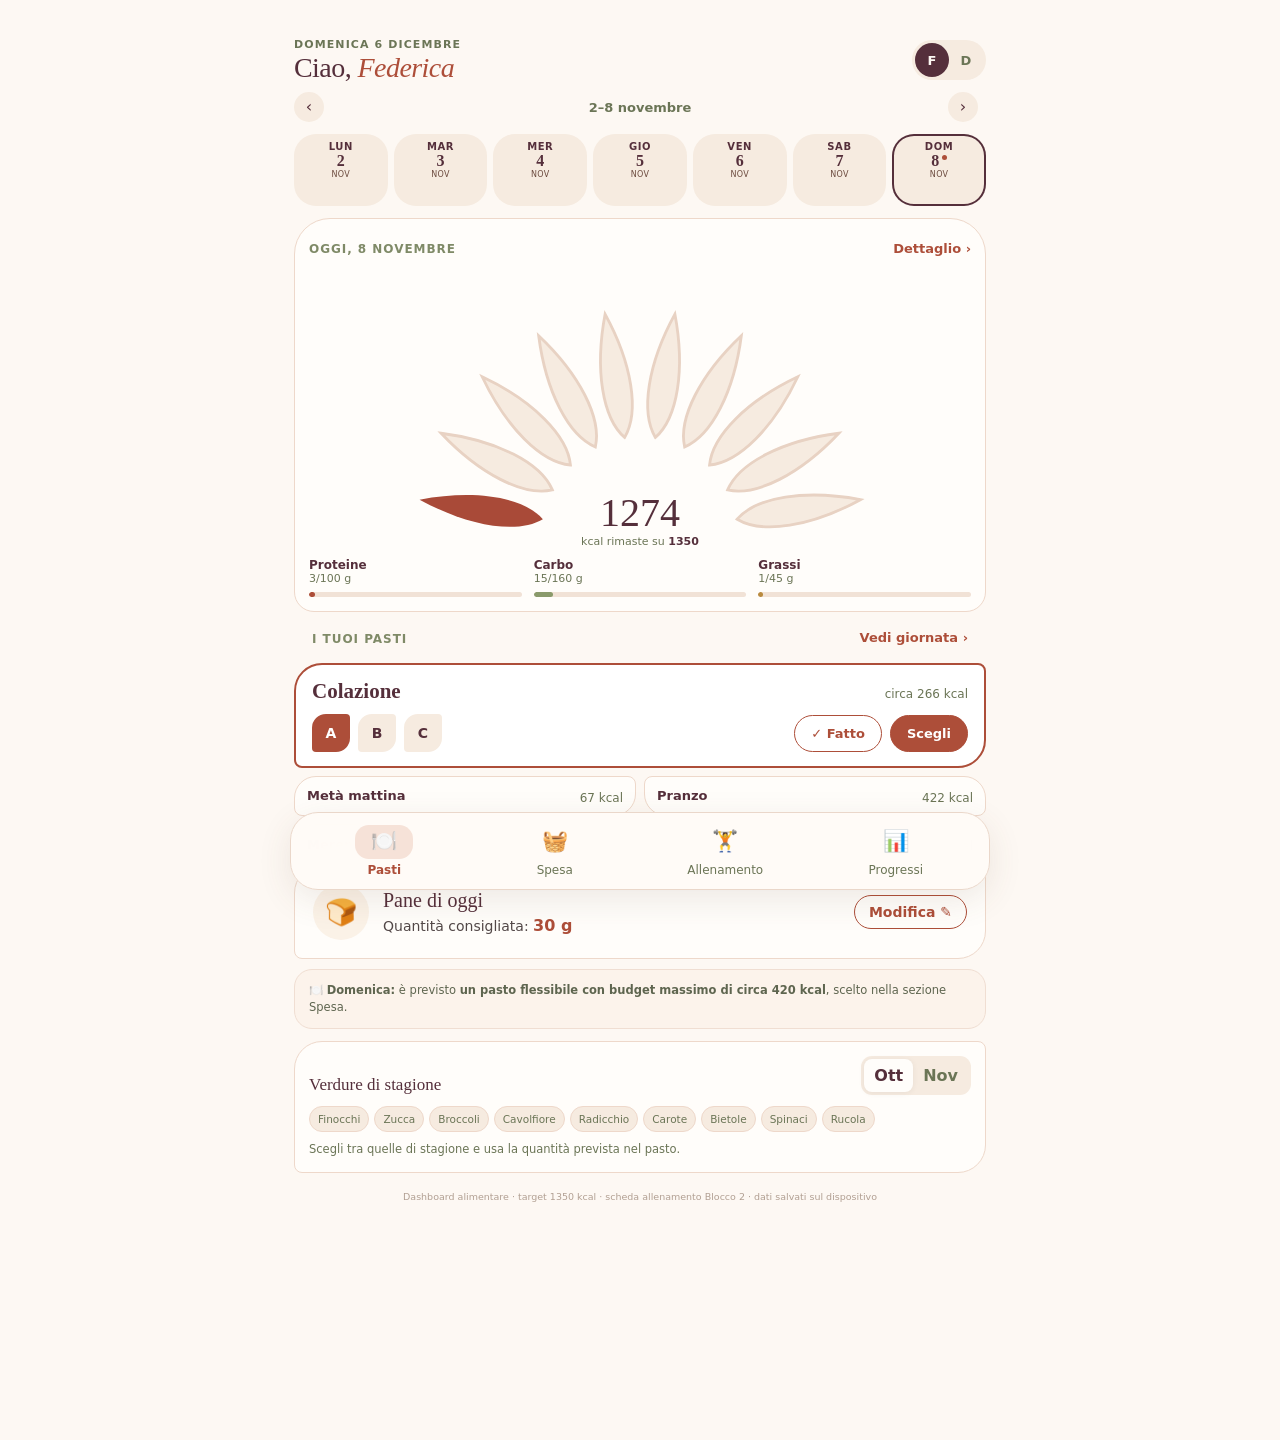
==== commit e05c83a8: "Add files via upload" ====
--- a/index.html
+++ b/index.html
@@ -15,7 +15,6 @@
   <main class="app-shell">
     <header class="hero">
       <div class="hero-row">
-        <img src="icons/icon-192.png" alt="" class="brand-icon">
         <div class="hero-copy">
           <span class="hero-eyebrow" id="heroDate">—</span>
           <h1>Ciao, <i id="heroName">Federica</i></h1>
@@ -27,7 +26,6 @@
           </div>
         </div>
       </div>
-      <p class="subtitle">Il tuo percorso per rinascere come una fenice, ogni giorno.</p>
     </header>
 <section id="mealsPanel" class="tab-panel">
       <section class="calendar-card" aria-label="Calendario settimanale">
@@ -67,18 +65,21 @@
       <section class="today-card mockup-summary" aria-label="Riepilogo nutrizionale">
         <div class="summary-heading">
           <span class="today-label" id="dayTitle">OGGI</span>
+          <button type="button" id="detailBtn" class="text-btn">Dettaglio ›</button>
         </div>
         <div class="gauge-wrap">
-          <svg id="petalGauge" class="petal-gauge" viewBox="0 0 350 150" role="img" aria-label="Calorie del giorno rispetto al tetto"></svg>
-          <div class="gauge-center"><strong id="kcalTotal">—</strong><span>kcal su <b id="kcalTarget">1350</b></span></div>
-        </div>
-        <div class="progress-track hero-track" hidden><div id="kcalProgress" class="progress-fill"></div></div>
-        <div class="summary-foot">
-          <span id="statusText">Seleziona le alternative</span>
-          <button type="button" id="detailBtn" class="outline-btn">Dettaglio ›</button>
-        </div>
-
-        <div class="macro-grid macro-grid-4" id="macroBreakdown">
+          <svg id="petalGauge" class="petal-gauge" viewBox="0 0 350 150" role="img" aria-label="Calorie già consumate rispetto al tetto"></svg>
+          <div class="gauge-center"><strong id="kcalLeft">—</strong><span>kcal rimaste su <b id="kcalTarget">1350</b></span></div>
+        </div>
+        <div class="macro-bars" id="macroBars">
+          <div class="mb"><div class="mb-top"><b>Proteine</b><span id="mbProteinVal">—</span></div><i class="mbar"><b id="mbProteinBar"></b></i></div>
+          <div class="mb"><div class="mb-top"><b>Carbo</b><span id="mbCarbVal">—</span></div><i class="mbar"><b id="mbCarbBar"></b></i></div>
+          <div class="mb"><div class="mb-top"><b>Grassi</b><span id="mbFatVal">—</span></div><i class="mbar"><b id="mbFatBar"></b></i></div>
+        </div>
+        <div class="day-detail" id="macroBreakdown" hidden>
+          <p class="day-detail-line"><b>Piano del giorno:</b> <strong id="kcalTotal">—</strong> kcal · <span id="statusText">Seleziona le alternative</span></p>
+          <div class="progress-track hero-track" hidden><div id="kcalProgress" class="progress-fill"></div></div>
+          <div class="macro-grid macro-grid-4">
           <div class="macro-item protein">
             <span>Proteine</span>
             <strong><span id="proteinTotal">—</span> g</strong>
@@ -104,6 +105,17 @@
             <i class="mbar"><b id="fiberBar"></b></i>
           </div>
         </div>
+        </div>
+      </section>
+
+      <section class="meals-section">
+        <div class="meals-section-head">
+          <div>
+            <span class="section-mini">I TUOI PASTI</span>
+          </div>
+          <button type="button" id="toggleDayView" class="text-btn">Vedi giornata ›</button>
+        </div>
+        <section class="meal-list" id="mealList" aria-live="polite"></section>
       </section>
 
       <button type="button" id="todayTraining" class="today-train" hidden></button>
@@ -118,16 +130,6 @@
       </section>
 
       <section id="weekendNotice" class="weekend-notice" hidden></section>
-
-      <section class="meals-section">
-        <div class="meals-section-head">
-          <div>
-            <span class="section-mini">I TUOI PASTI</span>
-          </div>
-          <button type="button" id="toggleDayView" class="text-btn">Vedi giornata ›</button>
-        </div>
-        <section class="meal-list" id="mealList" aria-live="polite"></section>
-      </section>
 
       <section class="season-panel">
         <div class="section-head">
--- a/styles.css
+++ b/styles.css
@@ -2135,3 +2135,73 @@
 .app-shell .macro-grid-4 .macro-item strong{font:400 22px Georgia,serif;color:#552F3B}
 .app-shell .macro-grid-4 .macro-item strong span{font:inherit;letter-spacing:0;text-transform:none;color:inherit}
 .app-shell .macro-grid-4 .macro-item small{font-size:11px;color:#6B7556}
+
+/* ===== V16.2 · struttura identica al mockup ===== */
+/* intestazione */
+.hero .hero-row{gap:10px}
+.app-shell .hero{padding-top:20px}
+/* striscia settimana: solo candele + riga compatta di navigazione */
+.app-shell .calendar-card .calendar-meta{display:none}
+.app-shell .calendar-head{margin-bottom:8px;min-height:0}
+.app-shell .calendar-head .calendar-nav{width:30px;height:30px;font-size:16px}
+.app-shell .calendar-head strong{font-size:13px;font-family:inherit;font-weight:700;color:#6B7556}
+.app-shell .calendar-eyebrow{display:none}
+.app-shell .calendar-card{margin-bottom:12px}
+/* scheda gauge */
+.summary-heading{display:flex;justify-content:space-between;align-items:center}
+.text-btn{background:none;border:0;color:var(--ember);font-weight:700;font-size:13px;padding:6px 0;cursor:pointer}
+.macro-bars{display:flex;gap:10px;margin-top:8px;font-size:12px}
+.macro-bars .mb{flex:1;min-width:0}
+.mb-top{display:flex;justify-content:space-between;gap:4px;color:var(--ink)}
+.mb-top span{color:#6B7556;white-space:nowrap}
+.macro-bars .mb:nth-child(1) .mbar b{background:#AD4E39}
+.macro-bars .mb:nth-child(2) .mbar b{background:#8A9A6B}
+.macro-bars .mb:nth-child(3) .mbar b{background:#B98A3E}
+.day-detail{margin-top:12px;padding-top:12px;border-top:1px dashed #E8D2C3}
+.day-detail[hidden]{display:none}
+.day-detail-line{margin:0 0 10px;font-size:13px;color:#6B7556}
+.day-detail-line strong{color:var(--ink)}
+/* pasti: fatti = etichette, attivo = card grande, altri = card piccole */
+.app-shell .meals-section{margin-top:12px}
+.app-shell .meal-list{display:flex!important;flex-wrap:wrap;gap:8px!important}
+.app-shell .meal-card{flex:1 1 calc(50% - 4px);min-width:0;padding:0;margin:0;overflow:hidden}
+.app-shell .meal-card.is-done{order:0;background:#E4EAD8;border:0;border-radius:18px 6px 18px 6px;color:#4E5A3A}
+.app-shell .meal-card.is-done:nth-child(even){border-radius:6px 18px 6px 18px}
+.app-shell .meal-card.is-active{order:1;flex:0 0 100%;background:#fff;border:2px solid var(--ember);border-radius:28px 8px 28px 8px}
+.app-shell .meal-card.is-compact{order:2;background:var(--surface);border:1px solid var(--line);border-radius:8px 22px 8px 22px}
+.app-shell .meal-card.is-compact:nth-child(even){border-radius:22px 8px 22px 8px}
+.meal-head{display:flex;align-items:center;gap:8px;width:100%;background:none;border:0;text-align:left;font-family:inherit;color:inherit;padding:10px 12px;cursor:pointer}
+.meal-head .meal-name{flex:1;font:700 13px/1.2 inherit;font-family:inherit;color:inherit}
+.meal-head small{font-size:12px;color:#6B7556;white-space:nowrap}
+.mh-check{display:none;font-weight:800}
+.is-done .mh-check{display:inline}
+.is-done .meal-head,.is-done .meal-head small{color:#4E5A3A;font-weight:700}
+.is-active .meal-head{cursor:default;padding:14px 16px 0;align-items:baseline}
+.is-active .meal-head .meal-name{font:600 21px Georgia,"Times New Roman",serif;color:var(--ink)}
+.is-active .meal-head small::before{content:"circa "}
+.meal-actions,.is-done .meal-body,.is-compact .meal-body,.is-done .meal-actions,.is-compact .meal-actions{display:none}
+.is-active .meal-actions{display:flex;align-items:center;gap:8px;padding:10px 16px 14px;flex-wrap:wrap}
+.alt-chips{display:flex;gap:8px}
+.alt-chip{width:38px;height:38px;border:0;border-radius:14px 4px 14px 4px;background:#F6EBE0;color:var(--ink);font-weight:800;font-size:14px;display:grid;place-items:center;cursor:pointer;font-family:inherit}
+.alt-chip.on{background:var(--ember);color:#fff}
+.meal-actions-gap{flex:1}
+.meal-done-btn,.meal-choose-btn{border-radius:99px;padding:10px 16px;font-weight:700;font-size:13px;cursor:pointer;font-family:inherit}
+.meal-done-btn{background:transparent;color:var(--ember);border:1.5px solid var(--ember)}
+.meal-choose-btn{background:var(--ember);color:#fff;border:1.5px solid var(--ember)}
+.is-active .meal-body{display:none;padding:0 12px 14px}
+.is-active.opts-open .meal-body{display:block}
+/* "Vedi giornata": tutte le card aperte */
+.meal-list.show-all .meal-card{flex:0 0 100%;order:0}
+.meal-list.show-all .meal-body{display:block;padding:0 12px 14px}
+.meal-list.show-all .meal-actions{display:flex;padding:6px 16px 10px;flex-wrap:wrap;gap:8px}
+.meal-list.show-all .meal-card .meal-head{padding:14px 16px 0}
+.meal-list.all-done::after{content:"Tutti i pasti di oggi sono fatti ✓";order:3;flex:0 0 100%;text-align:center;color:#4E5A3A;font-weight:700;font-size:13px;padding:6px 0}
+/* ordine di blocchi sotto i pasti */
+.today-train{margin-top:12px}
+.app-shell .meal-card .meal-name{text-transform:none;letter-spacing:0}
+.app-shell .calendar-day small{color:#6B4A3E}
+.app-shell .meal-card.is-compact .meal-name,.app-shell .meal-card.is-done .meal-name{font-size:13px;font-weight:700}
+.mb-top{flex-direction:column;gap:0;font-size:12px}
+.mb-top b{font-weight:800}
+.mb-top span{font-size:11px}
+.macro-bars{gap:12px}
